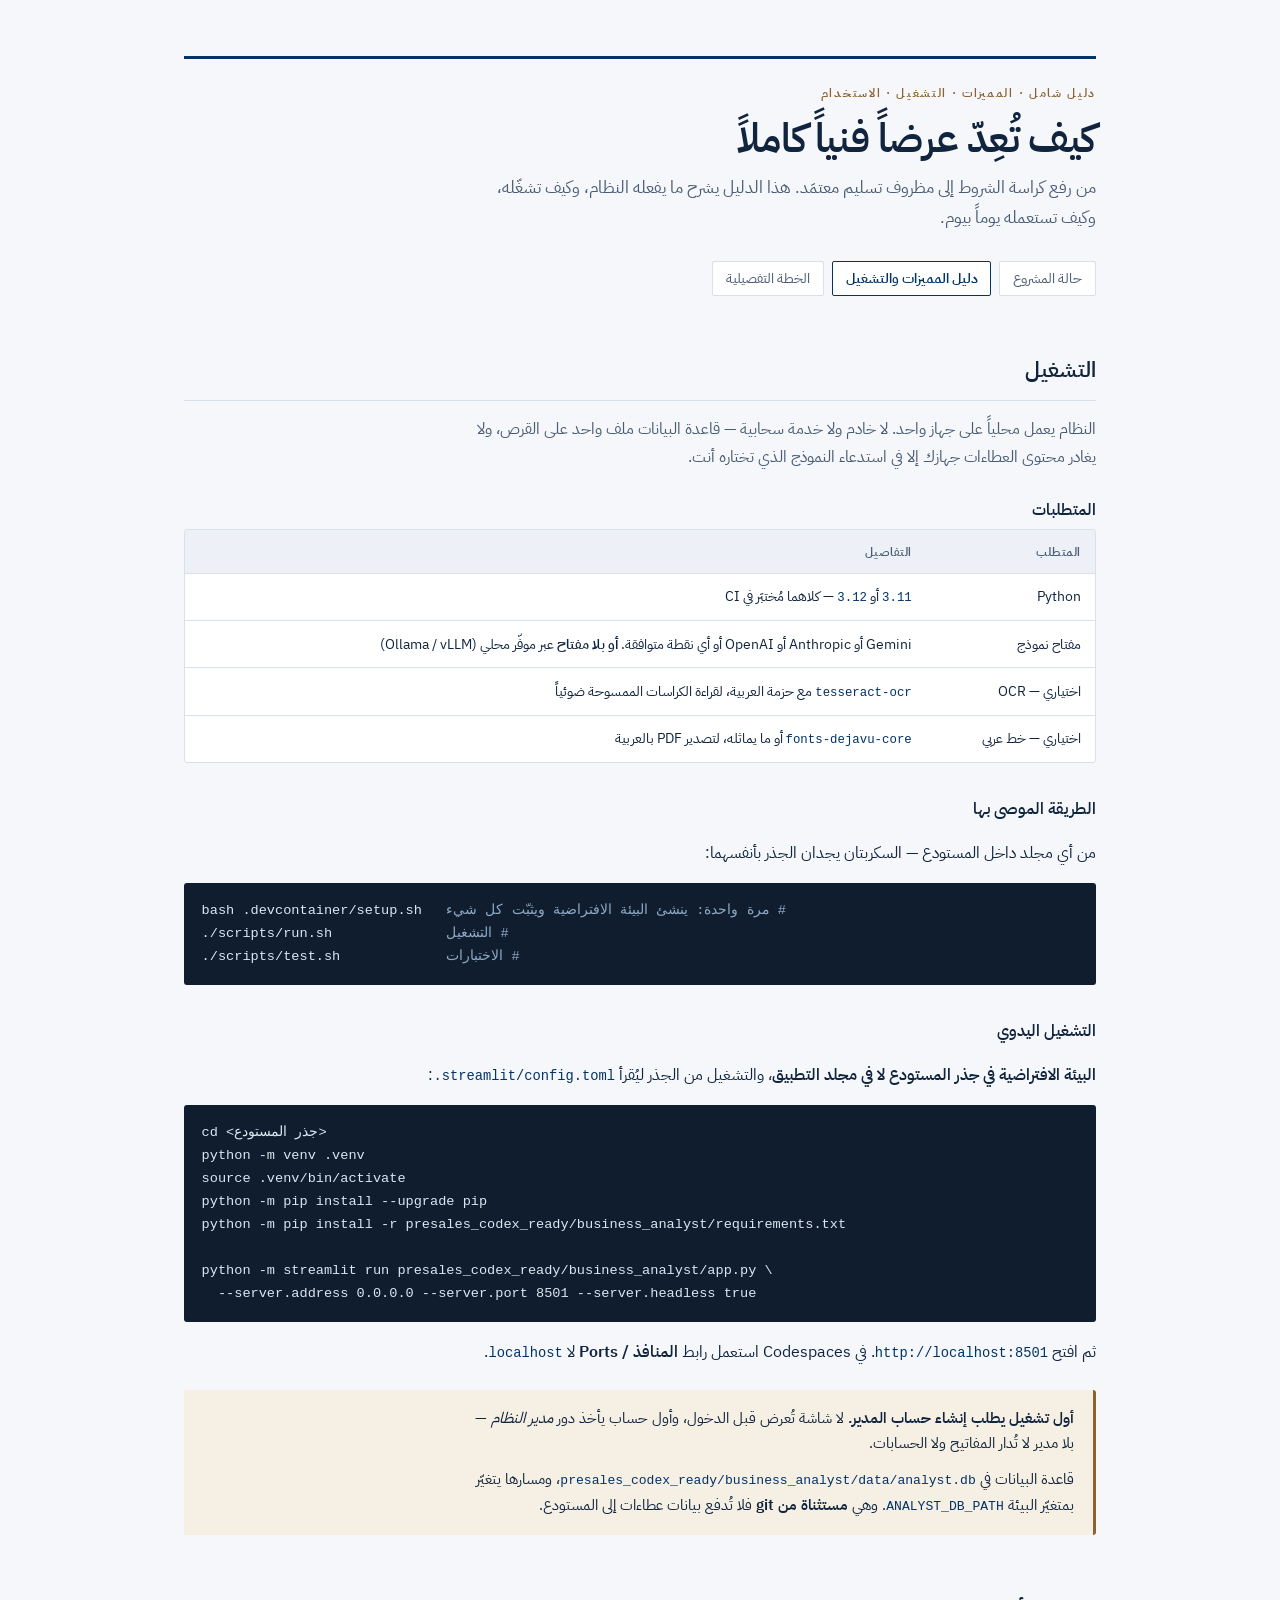
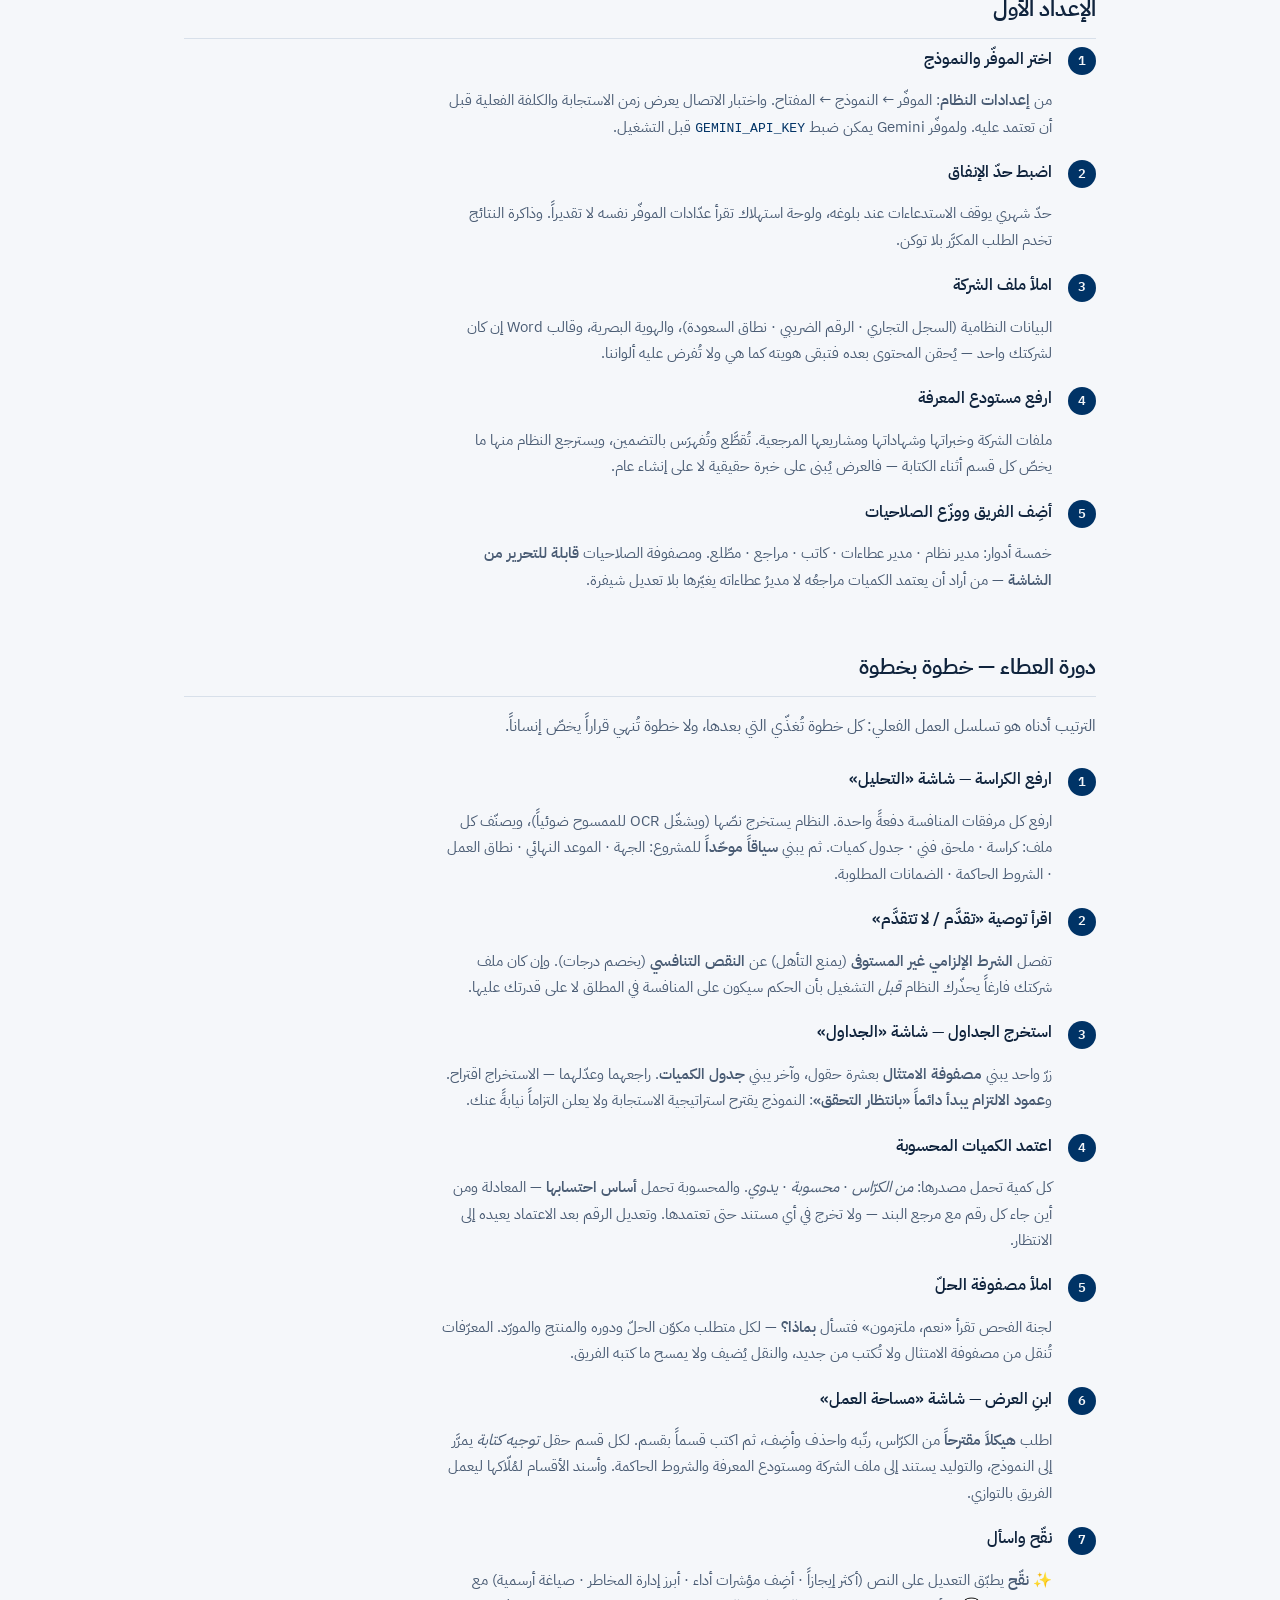
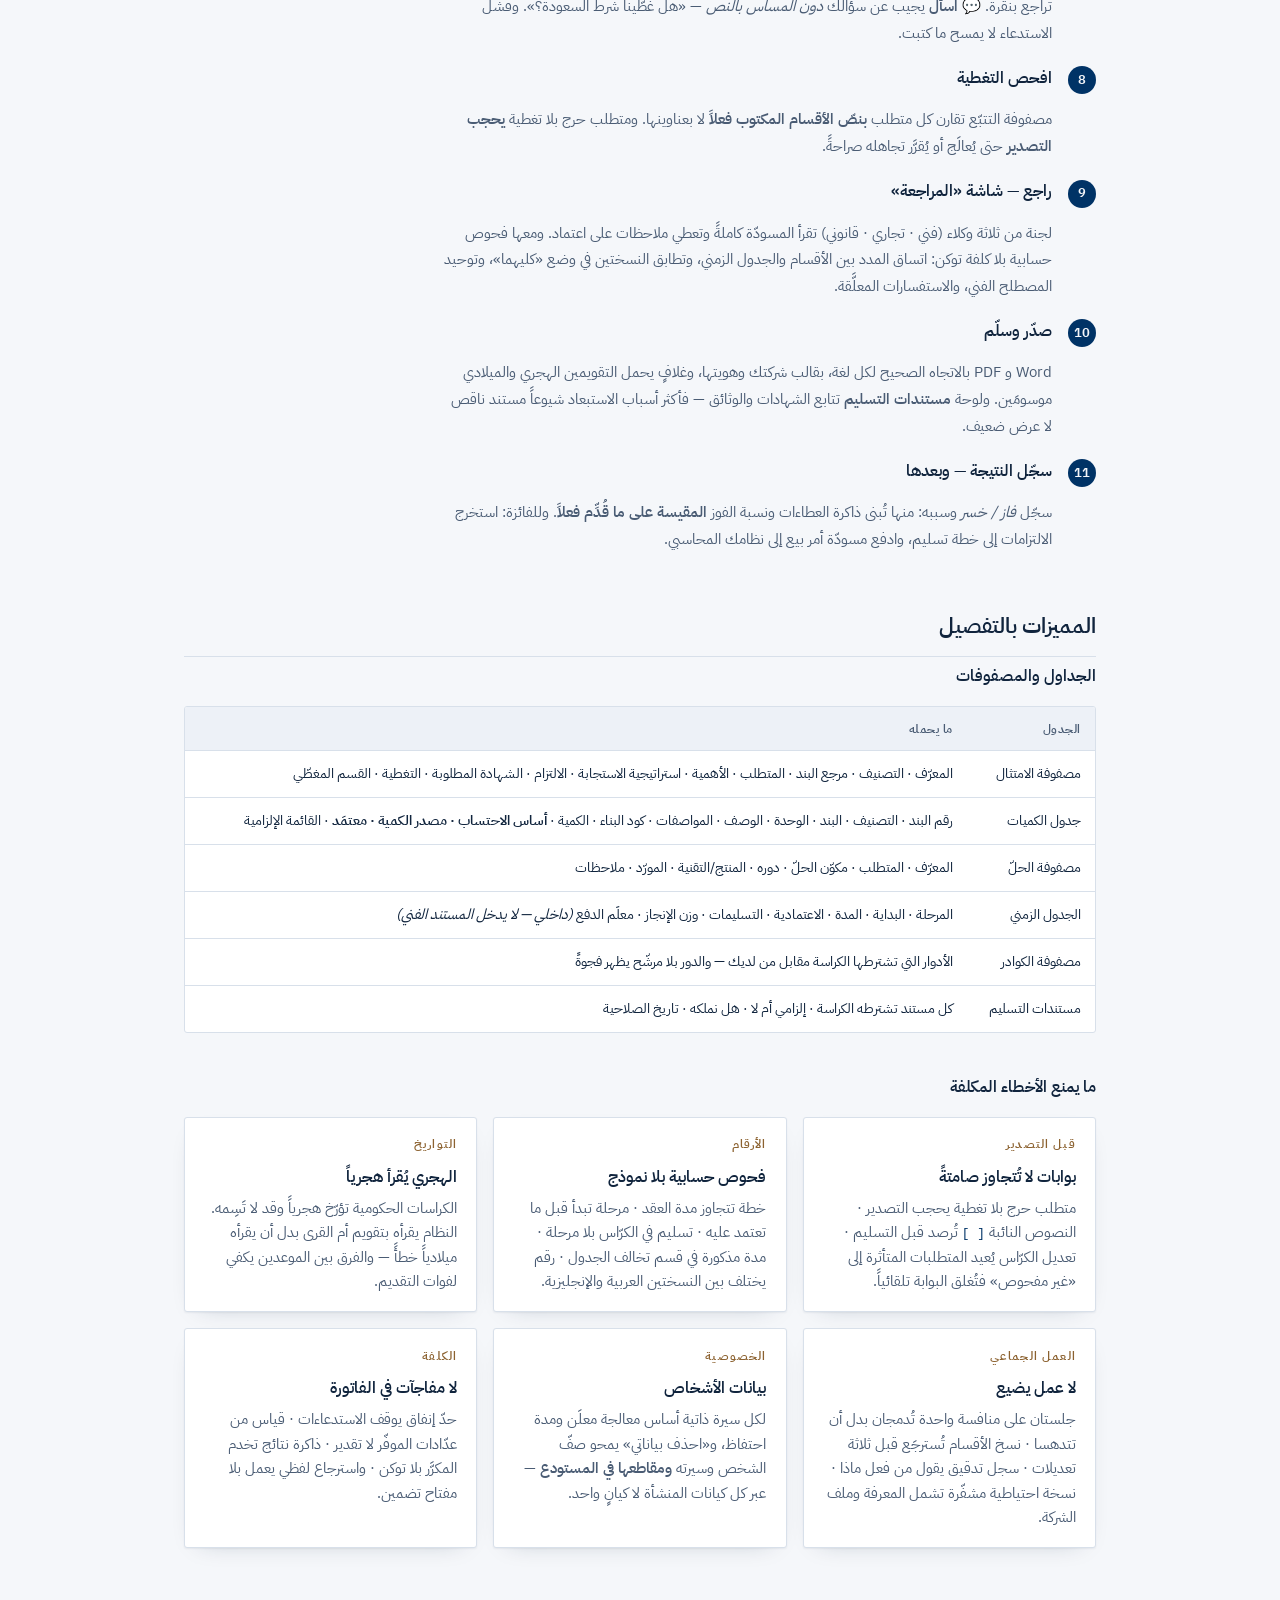
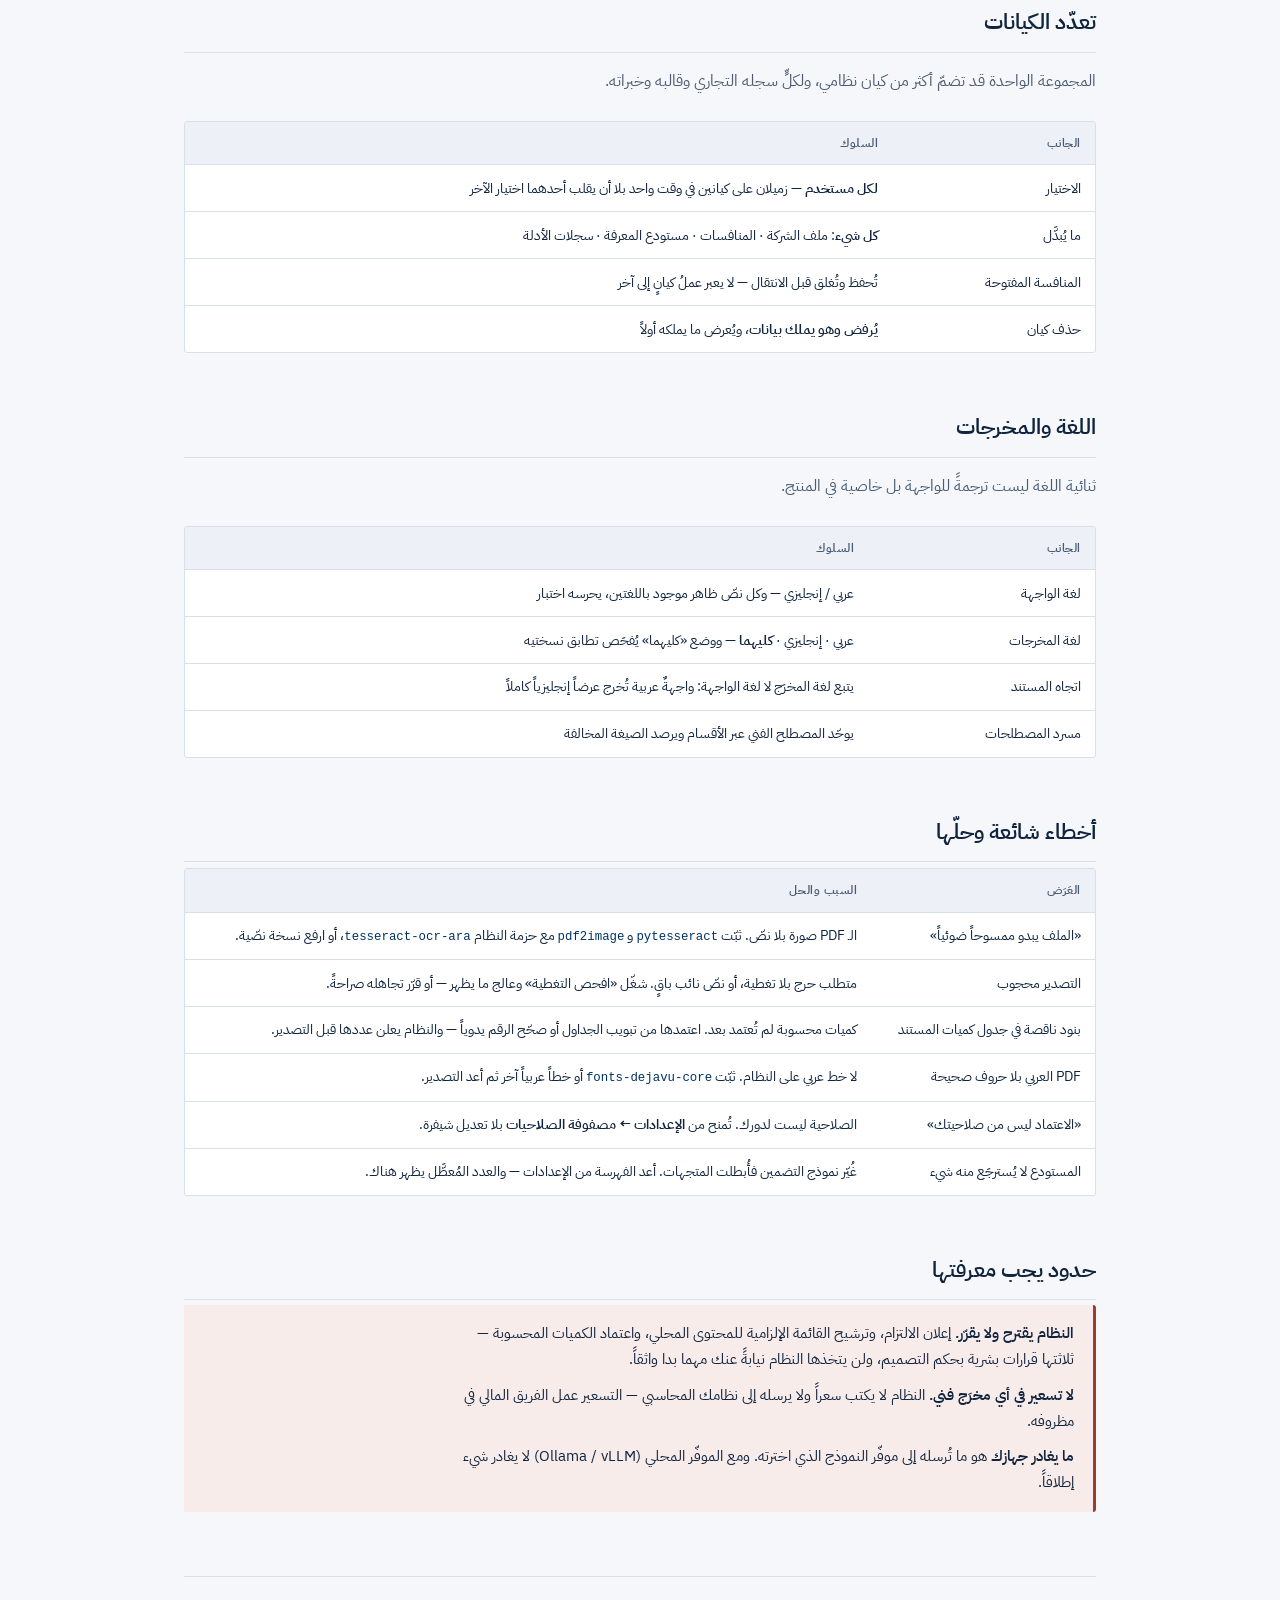
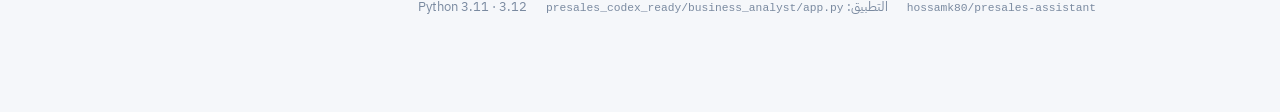
==== docs/guide.html @ a74b7938 "تقريرا المشروع بصيغة HTML + ملخّص الحالة في README - `docs/status.html` — حالة المشروع: المؤشرات · ا" ====
<!DOCTYPE html>
<html lang="ar" dir="rtl">
<head>
<meta charset="utf-8">
<meta name="viewport" content="width=device-width, initial-scale=1">
<title>دليل المميزات والتشغيل · محلل متطلبات الأعمال الذكي</title>
<link rel="stylesheet" href="assets/report.css">
</head>
<body>
<div class="wrap">

<header class="masthead">
  <div class="eyebrow">دليل شامل · المميزات · التشغيل · الاستخدام</div>
  <h1>كيف تُعِدّ عرضاً فنياً كاملاً</h1>
  <p class="dek">
    من رفع كراسة الشروط إلى مظروف تسليم معتمَد. هذا الدليل يشرح ما يفعله
    النظام، وكيف تشغّله، وكيف تستعمله يوماً بيوم.
  </p>
  <nav class="docnav">
    <a href="status.html">حالة المشروع</a>
    <a href="guide.html" aria-current="page">دليل المميزات والتشغيل</a>
    <a href="PLAN.md">الخطة التفصيلية</a>
  </nav>
</header>

<!-- ═══════════════════ الجزء الأول: التشغيل ═══════════════════ -->

<section>
  <h2>التشغيل</h2>
  <p class="lede">
    النظام يعمل محلياً على جهاز واحد. لا خادم ولا خدمة سحابية — قاعدة البيانات
    ملف واحد على القرص، ولا يغادر محتوى العطاءات جهازك إلا في استدعاء النموذج
    الذي تختاره أنت.
  </p>

  <h3>المتطلبات</h3>
  <div class="scroll">
    <table>
      <thead><tr><th>المتطلب</th><th>التفاصيل</th></tr></thead>
      <tbody>
        <tr><td>Python</td><td><code>3.11</code> أو <code>3.12</code> — كلاهما مُختبَر في CI</td></tr>
        <tr><td>مفتاح نموذج</td><td>Gemini أو Anthropic أو OpenAI أو أي نقطة متوافقة. <strong>أو بلا مفتاح</strong> عبر موفّر محلي (Ollama / vLLM)</td></tr>
        <tr><td>اختياري — OCR</td><td><code>tesseract-ocr</code> مع حزمة العربية، لقراءة الكراسات الممسوحة ضوئياً</td></tr>
        <tr><td>اختياري — خط عربي</td><td><code>fonts-dejavu-core</code> أو ما يماثله، لتصدير PDF بالعربية</td></tr>
      </tbody>
    </table>
  </div>

  <h3 style="margin-top:2rem;">الطريقة الموصى بها</h3>
  <p>من أي مجلد داخل المستودع — السكربتان يجدان الجذر بأنفسهما:</p>
  <pre><code>bash .devcontainer/setup.sh   <span class="c"># مرة واحدة: ينشئ البيئة الافتراضية ويثبّت كل شيء</span>
./scripts/run.sh              <span class="c"># التشغيل</span>
./scripts/test.sh             <span class="c"># الاختبارات</span></code></pre>

  <h3 style="margin-top:2rem;">التشغيل اليدوي</h3>
  <p>
    <strong>البيئة الافتراضية في جذر المستودع لا في مجلد التطبيق</strong>،
    والتشغيل من الجذر ليُقرأ <code>.streamlit/config.toml</code>:
  </p>
  <pre><code>cd &lt;جذر المستودع&gt;
python -m venv .venv
source .venv/bin/activate
python -m pip install --upgrade pip
python -m pip install -r presales_codex_ready/business_analyst/requirements.txt

python -m streamlit run presales_codex_ready/business_analyst/app.py \
  --server.address 0.0.0.0 --server.port 8501 --server.headless true</code></pre>
  <p>ثم افتح <code>http://localhost:8501</code>. في Codespaces استعمل رابط
  <strong>المنافذ / Ports</strong> لا <code>localhost</code>.</p>

  <div class="note" style="margin-top:1.5rem;">
    <p>
      <strong>أول تشغيل يطلب إنشاء حساب المدير.</strong> لا شاشة تُعرض قبل
      الدخول، وأول حساب يأخذ دور <em>مدير النظام</em> — بلا مدير لا تُدار
      المفاتيح ولا الحسابات.
    </p>
    <p>
      قاعدة البيانات في
      <code>presales_codex_ready/business_analyst/data/analyst.db</code>،
      ومسارها يتغيّر بمتغيّر البيئة <code>ANALYST_DB_PATH</code>. وهي
      <strong>مستثناة من git</strong> فلا تُدفع بيانات عطاءات إلى المستودع.
    </p>
  </div>
</section>

<section>
  <h2>الإعداد الأول</h2>
  <ol class="steps">
    <li>
      <div class="body">
        <h3>اختر الموفّر والنموذج</h3>
        <p>
          من <strong>إعدادات النظام</strong>: الموفّر ← النموذج ← المفتاح.
          واختبار الاتصال يعرض زمن الاستجابة والكلفة الفعلية قبل أن تعتمد
          عليه. ولموفّر Gemini يمكن ضبط <code>GEMINI_API_KEY</code> قبل التشغيل.
        </p>
      </div>
    </li>
    <li>
      <div class="body">
        <h3>اضبط حدّ الإنفاق</h3>
        <p>
          حدّ شهري يوقف الاستدعاءات عند بلوغه، ولوحة استهلاك تقرأ عدّادات
          الموفّر نفسه لا تقديراً. وذاكرة النتائج تخدم الطلب المكرَّر بلا توكن.
        </p>
      </div>
    </li>
    <li>
      <div class="body">
        <h3>املأ ملف الشركة</h3>
        <p>
          البيانات النظامية (السجل التجاري · الرقم الضريبي · نطاق السعودة)،
          والهوية البصرية، وقالب Word إن كان لشركتك واحد — يُحقن المحتوى بعده
          فتبقى هويته كما هي ولا تُفرض عليه ألواننا.
        </p>
      </div>
    </li>
    <li>
      <div class="body">
        <h3>ارفع مستودع المعرفة</h3>
        <p>
          ملفات الشركة وخبراتها وشهاداتها ومشاريعها المرجعية. تُقطَّع وتُفهرَس
          بالتضمين، ويسترجع النظام منها ما يخصّ كل قسم أثناء الكتابة — فالعرض
          يُبنى على خبرة حقيقية لا على إنشاء عام.
        </p>
      </div>
    </li>
    <li>
      <div class="body">
        <h3>أضِف الفريق ووزّع الصلاحيات</h3>
        <p>
          خمسة أدوار: مدير نظام · مدير عطاءات · كاتب · مراجع · مطّلع. ومصفوفة
          الصلاحيات <strong>قابلة للتحرير من الشاشة</strong> — من أراد أن
          يعتمد الكميات مراجعُه لا مديرُ عطاءاته يغيّرها بلا تعديل شيفرة.
        </p>
      </div>
    </li>
  </ol>
</section>

<!-- ═══════════════════ الجزء الثاني: الاستخدام ═══════════════════ -->

<section>
  <h2>دورة العطاء — خطوة بخطوة</h2>
  <p class="lede">
    الترتيب أدناه هو تسلسل العمل الفعلي: كل خطوة تُغذّي التي بعدها، ولا خطوة
    تُنهي قراراً يخصّ إنساناً.
  </p>

  <ol class="steps">
    <li>
      <div class="body">
        <h3>ارفع الكراسة — شاشة «التحليل»</h3>
        <p>
          ارفع كل مرفقات المنافسة دفعةً واحدة. النظام يستخرج نصّها (ويشغّل OCR
          للممسوح ضوئياً)، ويصنّف كل ملف: كراسة · ملحق فني · جدول كميات. ثم
          يبني <strong>سياقاً موحّداً</strong> للمشروع: الجهة · الموعد النهائي ·
          نطاق العمل · الشروط الحاكمة · الضمانات المطلوبة.
        </p>
      </div>
    </li>
    <li>
      <div class="body">
        <h3>اقرأ توصية «تقدَّم / لا تتقدَّم»</h3>
        <p>
          تفصل <strong>الشرط الإلزامي غير المستوفى</strong> (يمنع التأهل) عن
          <strong>النقص التنافسي</strong> (يخصم درجات). وإن كان ملف شركتك
          فارغاً يحذّرك النظام <em>قبل</em> التشغيل بأن الحكم سيكون على المنافسة
          في المطلق لا على قدرتك عليها.
        </p>
      </div>
    </li>
    <li>
      <div class="body">
        <h3>استخرج الجداول — شاشة «الجداول»</h3>
        <p>
          زرّ واحد يبني <strong>مصفوفة الامتثال</strong> بعشرة حقول، وآخر يبني
          <strong>جدول الكميات</strong>. راجعهما وعدّلهما — الاستخراج اقتراح.
          و<strong>عمود الالتزام يبدأ دائماً «بانتظار التحقق»</strong>: النموذج
          يقترح استراتيجية الاستجابة ولا يعلن التزاماً نيابةً عنك.
        </p>
      </div>
    </li>
    <li>
      <div class="body">
        <h3>اعتمد الكميات المحسوبة</h3>
        <p>
          كل كمية تحمل مصدرها: <em>من الكرّاس</em> · <em>محسوبة</em> ·
          <em>يدوي</em>. والمحسوبة تحمل <strong>أساس احتسابها</strong> —
          المعادلة ومن أين جاء كل رقم مع مرجع البند — ولا تخرج في أي مستند
          حتى تعتمدها. وتعديل الرقم بعد الاعتماد يعيده إلى الانتظار.
        </p>
      </div>
    </li>
    <li>
      <div class="body">
        <h3>املأ مصفوفة الحلّ</h3>
        <p>
          لجنة الفحص تقرأ «نعم، ملتزمون» فتسأل <strong>بماذا؟</strong> — لكل
          متطلب مكوّن الحلّ ودوره والمنتج والمورّد. المعرّفات تُنقل من مصفوفة
          الامتثال ولا تُكتب من جديد، والنقل يُضيف ولا يمسح ما كتبه الفريق.
        </p>
      </div>
    </li>
    <li>
      <div class="body">
        <h3>ابنِ العرض — شاشة «مساحة العمل»</h3>
        <p>
          اطلب <strong>هيكلاً مقترحاً</strong> من الكرّاس، رتّبه واحذف وأضِف،
          ثم اكتب قسماً بقسم. لكل قسم حقل <em>توجيه كتابة</em> يمرَّر إلى
          النموذج، والتوليد يستند إلى ملف الشركة ومستودع المعرفة والشروط
          الحاكمة. وأسند الأقسام لمُلّاكها ليعمل الفريق بالتوازي.
        </p>
      </div>
    </li>
    <li>
      <div class="body">
        <h3>نقّح واسأل</h3>
        <p>
          <strong>✨ نقّح</strong> يطبّق التعديل على النص (أكثر إيجازاً · أضِف
          مؤشرات أداء · أبرز إدارة المخاطر · صياغة أرسمية) مع تراجع بنقرة.
          <strong>💬 اسأل</strong> يجيب عن سؤالك <em>دون المساس بالنص</em> —
          «هل غطّينا شرط السعودة؟». وفشل الاستدعاء لا يمسح ما كتبت.
        </p>
      </div>
    </li>
    <li>
      <div class="body">
        <h3>افحص التغطية</h3>
        <p>
          مصفوفة التتبّع تقارن كل متطلب <strong>بنصّ الأقسام المكتوب فعلاً</strong>
          لا بعناوينها. ومتطلب حرج بلا تغطية <strong>يحجب التصدير</strong> حتى
          يُعالَج أو يُقرَّر تجاهله صراحةً.
        </p>
      </div>
    </li>
    <li>
      <div class="body">
        <h3>راجع — شاشة «المراجعة»</h3>
        <p>
          لجنة من ثلاثة وكلاء (فني · تجاري · قانوني) تقرأ المسودّة كاملةً
          وتعطي ملاحظات على اعتماد. ومعها فحوص حسابية بلا كلفة توكن: اتساق
          المدد بين الأقسام والجدول الزمني، وتطابق النسختين في وضع «كليهما»،
          وتوحيد المصطلح الفني، والاستفسارات المعلَّقة.
        </p>
      </div>
    </li>
    <li>
      <div class="body">
        <h3>صدّر وسلّم</h3>
        <p>
          Word و PDF بالاتجاه الصحيح لكل لغة، بقالب شركتك وهويتها، وغلافٍ
          يحمل التقويمين الهجري والميلادي موسومَين. ولوحة <strong>مستندات
          التسليم</strong> تتابع الشهادات والوثائق — فأكثر أسباب الاستبعاد
          شيوعاً مستند ناقص لا عرض ضعيف.
        </p>
      </div>
    </li>
    <li>
      <div class="body">
        <h3>سجّل النتيجة — وبعدها</h3>
        <p>
          سجّل <em>فاز / خسر</em> وسببه: منها تُبنى ذاكرة العطاءات ونسبة الفوز
          <strong>المقيسة على ما قُدِّم فعلاً</strong>. وللفائزة: استخرج
          الالتزامات إلى خطة تسليم، وادفع مسودّة أمر بيع إلى نظامك المحاسبي.
        </p>
      </div>
    </li>
  </ol>
</section>

<!-- ═══════════════════ الجزء الثالث: المميزات ═══════════════════ -->

<section>
  <h2>المميزات بالتفصيل</h2>

  <h3 style="margin-bottom:1rem;">الجداول والمصفوفات</h3>
  <div class="scroll">
    <table>
      <thead><tr><th>الجدول</th><th>ما يحمله</th></tr></thead>
      <tbody>
        <tr>
          <td>مصفوفة الامتثال</td>
          <td>المعرّف · التصنيف · مرجع البند · المتطلب · الأهمية · استراتيجية الاستجابة · الالتزام · الشهادة المطلوبة · التغطية · القسم المغطّي</td>
        </tr>
        <tr>
          <td>جدول الكميات</td>
          <td>رقم البند · التصنيف · البند · الوحدة · الوصف · المواصفات · كود البناء · الكمية · <strong>أساس الاحتساب · مصدر الكمية · معتمَد</strong> · القائمة الإلزامية</td>
        </tr>
        <tr>
          <td>مصفوفة الحلّ</td>
          <td>المعرّف · المتطلب · مكوّن الحلّ · دوره · المنتج/التقنية · المورّد · ملاحظات</td>
        </tr>
        <tr>
          <td>الجدول الزمني</td>
          <td>المرحلة · البداية · المدة · الاعتمادية · التسليمات · وزن الإنجاز · معلَم الدفع <em>(داخلي — لا يدخل المستند الفني)</em></td>
        </tr>
        <tr>
          <td>مصفوفة الكوادر</td>
          <td>الأدوار التي تشترطها الكراسة مقابل من لديك — والدور بلا مرشّح يظهر فجوةً</td>
        </tr>
        <tr>
          <td>مستندات التسليم</td>
          <td>كل مستند تشترطه الكراسة · إلزامي أم لا · هل نملكه · تاريخ الصلاحية</td>
        </tr>
      </tbody>
    </table>
  </div>

  <h3 style="margin:2.5rem 0 1rem;">ما يمنع الأخطاء المكلفة</h3>
  <div class="cards">
    <div class="card">
      <span class="tag">قبل التصدير</span>
      <h3>بوابات لا تُتجاوز صامتةً</h3>
      <p>
        متطلب حرج بلا تغطية يحجب التصدير · النصوص النائبة <code>[ ]</code>
        تُرصد قبل التسليم · تعديل الكرّاس يُعيد المتطلبات المتأثرة إلى «غير
        مفحوص» فتُغلق البوابة تلقائياً.
      </p>
    </div>
    <div class="card">
      <span class="tag">الأرقام</span>
      <h3>فحوص حسابية بلا نموذج</h3>
      <p>
        خطة تتجاوز مدة العقد · مرحلة تبدأ قبل ما تعتمد عليه · تسليم في الكرّاس
        بلا مرحلة · مدة مذكورة في قسم تخالف الجدول · رقم يختلف بين النسختين
        العربية والإنجليزية.
      </p>
    </div>
    <div class="card">
      <span class="tag">التواريخ</span>
      <h3>الهجري يُقرأ هجرياً</h3>
      <p>
        الكراسات الحكومية تؤرّخ هجرياً وقد لا تَسِمه. النظام يقرأه بتقويم أم
        القرى بدل أن يقرأه ميلادياً خطأً — والفرق بين الموعدين يكفي لفوات
        التقديم.
      </p>
    </div>
    <div class="card">
      <span class="tag">العمل الجماعي</span>
      <h3>لا عمل يضيع</h3>
      <p>
        جلستان على منافسة واحدة تُدمجان بدل أن تتدهسا · نسخ الأقسام تُسترجَع
        قبل ثلاثة تعديلات · سجل تدقيق يقول من فعل ماذا · نسخة احتياطية مشفّرة
        تشمل المعرفة وملف الشركة.
      </p>
    </div>
    <div class="card">
      <span class="tag">الخصوصية</span>
      <h3>بيانات الأشخاص</h3>
      <p>
        لكل سيرة ذاتية أساس معالجة معلَن ومدة احتفاظ، و«احذف بياناتي» يمحو
        صفّ الشخص وسيرته <strong>ومقاطعها في المستودع</strong> — عبر كل
        كيانات المنشأة لا كيانٍ واحد.
      </p>
    </div>
    <div class="card">
      <span class="tag">الكلفة</span>
      <h3>لا مفاجآت في الفاتورة</h3>
      <p>
        حدّ إنفاق يوقف الاستدعاءات · قياس من عدّادات الموفّر لا تقدير · ذاكرة
        نتائج تخدم المكرَّر بلا توكن · واسترجاع لفظي يعمل بلا مفتاح تضمين.
      </p>
    </div>
  </div>
</section>

<section>
  <h2>تعدّد الكيانات</h2>
  <p class="lede">
    المجموعة الواحدة قد تضمّ أكثر من كيان نظامي، ولكلٍّ سجله التجاري وقالبه
    وخبراته.
  </p>
  <div class="scroll">
    <table>
      <thead><tr><th>الجانب</th><th>السلوك</th></tr></thead>
      <tbody>
        <tr><td>الاختيار</td><td><strong>لكل مستخدم</strong> — زميلان على كيانين في وقت واحد بلا أن يقلب أحدهما اختيار الآخر</td></tr>
        <tr><td>ما يُبدَّل</td><td><strong>كل شيء</strong>: ملف الشركة · المنافسات · مستودع المعرفة · سجلات الأدلة</td></tr>
        <tr><td>المنافسة المفتوحة</td><td>تُحفظ وتُغلق قبل الانتقال — لا يعبر عملُ كيانٍ إلى آخر</td></tr>
        <tr><td>حذف كيان</td><td><strong>يُرفض وهو يملك بيانات</strong>، ويُعرض ما يملكه أولاً</td></tr>
      </tbody>
    </table>
  </div>
</section>

<section>
  <h2>اللغة والمخرجات</h2>
  <p class="lede">
    ثنائية اللغة ليست ترجمةً للواجهة بل خاصية في المنتج.
  </p>
  <div class="scroll">
    <table>
      <thead><tr><th>الجانب</th><th>السلوك</th></tr></thead>
      <tbody>
        <tr><td>لغة الواجهة</td><td>عربي / إنجليزي — وكل نصّ ظاهر موجود باللغتين، يحرسه اختبار</td></tr>
        <tr><td>لغة المخرجات</td><td>عربي · إنجليزي · <strong>كليهما</strong> — ووضع «كليهما» يُفحَص تطابق نسختيه</td></tr>
        <tr><td>اتجاه المستند</td><td>يتبع لغة المخرَج لا لغة الواجهة: واجهةٌ عربية تُخرج عرضاً إنجليزياً كاملاً</td></tr>
        <tr><td>مسرد المصطلحات</td><td>يوحّد المصطلح الفني عبر الأقسام ويرصد الصيغة المخالفة</td></tr>
      </tbody>
    </table>
  </div>
</section>

<section>
  <h2>أخطاء شائعة وحلّها</h2>
  <div class="scroll">
    <table>
      <thead><tr><th>العَرَض</th><th>السبب والحل</th></tr></thead>
      <tbody>
        <tr>
          <td>«الملف يبدو ممسوحاً ضوئياً»</td>
          <td>الـ PDF صورة بلا نصّ. ثبّت <code>pytesseract</code> و <code>pdf2image</code> مع حزمة النظام <code>tesseract-ocr-ara</code>، أو ارفع نسخة نصّية.</td>
        </tr>
        <tr>
          <td>التصدير محجوب</td>
          <td>متطلب حرج بلا تغطية، أو نصّ نائب باقٍ. شغّل «افحص التغطية» وعالج ما يظهر — أو قرّر تجاهله صراحةً.</td>
        </tr>
        <tr>
          <td>بنود ناقصة في جدول كميات المستند</td>
          <td>كميات محسوبة لم تُعتمد بعد. اعتمدها من تبويب الجداول أو صحّح الرقم يدوياً — والنظام يعلن عددها قبل التصدير.</td>
        </tr>
        <tr>
          <td>PDF العربي بلا حروف صحيحة</td>
          <td>لا خط عربي على النظام. ثبّت <code>fonts-dejavu-core</code> أو خطاً عربياً آخر ثم أعد التصدير.</td>
        </tr>
        <tr>
          <td>«الاعتماد ليس من صلاحيتك»</td>
          <td>الصلاحية ليست لدورك. تُمنح من <strong>الإعدادات ← مصفوفة الصلاحيات</strong> بلا تعديل شيفرة.</td>
        </tr>
        <tr>
          <td>المستودع لا يُسترجَع منه شيء</td>
          <td>غُيّر نموذج التضمين فأُبطلت المتجهات. أعد الفهرسة من الإعدادات — والعدد المُعطَّل يظهر هناك.</td>
        </tr>
      </tbody>
    </table>
  </div>
</section>

<section>
  <h2>حدود يجب معرفتها</h2>
  <div class="warn">
    <p>
      <strong>النظام يقترح ولا يقرّر.</strong> إعلان الالتزام، وترشيح القائمة
      الإلزامية للمحتوى المحلي، واعتماد الكميات المحسوبة — ثلاثتها قرارات
      بشرية بحكم التصميم، ولن يتخذها النظام نيابةً عنك مهما بدا واثقاً.
    </p>
    <p>
      <strong>لا تسعير في أي مخرَج فني.</strong> النظام لا يكتب سعراً ولا
      يرسله إلى نظامك المحاسبي — التسعير عمل الفريق المالي في مظروفه.
    </p>
    <p>
      <strong>ما يغادر جهازك</strong> هو ما تُرسله إلى موفّر النموذج الذي
      اخترته. ومع الموفّر المحلي (Ollama / vLLM) لا يغادر شيء إطلاقاً.
    </p>
  </div>
</section>

<footer>
  <span><span class="mono">hossamk80/presales-assistant</span></span>
  <span>التطبيق: <span class="mono">presales_codex_ready/business_analyst/app.py</span></span>
  <span>Python 3.11 · 3.12</span>
</footer>

</div>
</body>
</html>
---- docs/assets/report.css ----
/*
 * docs/assets/report.css — هوية تقارير المشروع (HTML)
 *
 * ملف واحد يخدم `status.html` و `guide.html` — لا نسخة ثانية من الأنماط.
 *
 * الخطّ **مُضمَّن في المستودع** ويُقرأ بمسار نسبي من `static/fonts/`، فالتقرير
 * يعمل معزولاً عن الإنترنت كما تعمل واجهة التطبيق (ب-1). وإن فُتح الملف وحده
 * خارج المستودع يسقط إلى خطوط النظام بلا كسر — تدهورٌ لطيف لا عطل.
 *
 * الألوان مشتقّة من هوية التطبيق نفسها: `BRAND_COLOR = #003366`.
 */

@font-face{
  font-family:'Plex Arabic';font-style:normal;font-weight:400;font-display:swap;
  src:url("../../presales_codex_ready/business_analyst/static/fonts/IBMPlexSansArabic-Regular.woff2") format('woff2');
}
@font-face{
  font-family:'Plex Arabic';font-style:normal;font-weight:600;font-display:swap;
  src:url("../../presales_codex_ready/business_analyst/static/fonts/IBMPlexSansArabic-SemiBold.woff2") format('woff2');
}

/* ── الرموز ───────────────────────────────────────────────────────────────
 * الفاتح على `:root` المجرّد، والداكن يُعاد تعريفه مرتين: مرةً لتفضيل النظام
 * (محروسةً بـ `:not([data-theme="light"])` فيغلب الاختيار الصريح)، ومرةً
 * للاختيار الصريح. ولا لون يُعرَّف داخل كتلة وسائط وحدها.
 */
:root{
  --brand:#003366;
  --ink:#10243D;
  --ink-soft:#4A5C74;
  --ink-faint:#7A8AA0;
  --paper:#F5F7FA;
  --surface:#FFFFFF;
  --surface-sunk:#EDF1F7;
  --border:#D8E0EA;
  --brass:#8C6230;
  --brass-wash:#F6EFE4;
  --done:#1E6B4F;
  --done-wash:#E6F1EC;
  --guard:#9C3B2E;
  --guard-wash:#F8ECEA;
  --code-bg:#0F1D2E;
  --code-ink:#DCE6F2;
  --shadow:0 1px 2px rgba(16,36,61,.06), 0 8px 24px -16px rgba(16,36,61,.28);
}
@media (prefers-color-scheme: dark){
  :root:not([data-theme="light"]){
    --brand:#6FA8DC;
    --ink:#DFE7F0;
    --ink-soft:#A2B2C6;
    --ink-faint:#75879E;
    --paper:#0B1420;
    --surface:#121D2C;
    --surface-sunk:#0E1826;
    --border:#22334A;
    --brass:#C89B62;
    --brass-wash:#221A10;
    --done:#4FA47F;
    --done-wash:#0F2119;
    --guard:#D0705F;
    --guard-wash:#241412;
    --code-bg:#070E18;
    --code-ink:#C7D6E8;
    --shadow:0 1px 2px rgba(0,0,0,.4), 0 8px 24px -16px rgba(0,0,0,.8);
  }
}
:root[data-theme="dark"]{
  --brand:#6FA8DC;
  --ink:#DFE7F0;
  --ink-soft:#A2B2C6;
  --ink-faint:#75879E;
  --paper:#0B1420;
  --surface:#121D2C;
  --surface-sunk:#0E1826;
  --border:#22334A;
  --brass:#C89B62;
  --brass-wash:#221A10;
  --done:#4FA47F;
  --done-wash:#0F2119;
  --guard:#D0705F;
  --guard-wash:#241412;
  --code-bg:#070E18;
  --code-ink:#C7D6E8;
  --shadow:0 1px 2px rgba(0,0,0,.4), 0 8px 24px -16px rgba(0,0,0,.8);
}

*{box-sizing:border-box;}
html{color-scheme:light dark;}
body{
  margin:0;
  background:var(--paper);
  color:var(--ink);
  font-family:'Plex Arabic', system-ui, "Segoe UI", Tahoma, sans-serif;
  font-size:16px;
  line-height:1.75;
  direction:rtl;
  text-align:right;
  -webkit-font-smoothing:antialiased;
}
.wrap{max-width:60rem;margin:0 auto;padding:3.5rem 1.5rem 6rem;}
section{margin-top:3.5rem;}

/* ── الترويسة ─────────────────────────────────────────── */
.masthead{border-top:3px solid var(--brand);padding-top:1.5rem;
  display:flex;flex-direction:column;gap:.6rem;}
.eyebrow{font-size:.75rem;letter-spacing:.14em;text-transform:uppercase;
  color:var(--brass);font-weight:600;}
h1{font-size:clamp(1.7rem,4.2vw,2.5rem);line-height:1.25;margin:0;
  font-weight:600;text-wrap:balance;letter-spacing:-.01em;}
.dek{color:var(--ink-soft);max-width:62ch;margin:0;font-size:1.05rem;}
.stamp{display:inline-flex;align-items:center;gap:.5rem;align-self:flex-start;
  margin-top:.4rem;padding:.35rem .8rem;border:1px solid var(--done);
  border-radius:2px;color:var(--done);background:var(--done-wash);
  font-size:.82rem;font-weight:600;letter-spacing:.02em;}
.stamp::before{content:"";width:.5rem;height:.5rem;border-radius:50%;background:var(--done);}

/* ── التنقّل بين التقريرين ────────────────────────────── */
.docnav{display:flex;flex-wrap:wrap;gap:.5rem;margin-top:1.2rem;}
.docnav a{
  font-size:.85rem;text-decoration:none;padding:.3rem .8rem;border-radius:2px;
  border:1px solid var(--border);background:var(--surface);color:var(--ink-soft);
}
.docnav a[aria-current="page"]{border-color:var(--brand);color:var(--brand);font-weight:600;}
.docnav a:hover{border-color:var(--brand);color:var(--brand);}

/* ── شريط المؤشرات ────────────────────────────────────── */
.metrics{margin-top:2.5rem;display:grid;
  grid-template-columns:repeat(auto-fit,minmax(8.5rem,1fr));
  gap:1px;background:var(--border);border:1px solid var(--border);
  border-radius:3px;overflow:hidden;}
.metric{background:var(--surface);padding:1rem 1.1rem;}
.metric b{display:block;font-size:1.6rem;font-weight:600;line-height:1.2;
  font-variant-numeric:tabular-nums;letter-spacing:-.02em;}
.metric span{display:block;font-size:.78rem;color:var(--ink-faint);margin-top:.2rem;}

/* ── العناوين ─────────────────────────────────────────── */
h2{font-size:1.35rem;font-weight:600;margin:0 0 .35rem;padding-bottom:.6rem;
  border-bottom:1px solid var(--border);text-wrap:balance;}
h3{font-size:1rem;font-weight:600;margin:0 0 .3rem;}
.lede{color:var(--ink-soft);margin:.9rem 0 1.6rem;max-width:64ch;}
p{max-width:68ch;}

/* ── البطاقات ─────────────────────────────────────────── */
.cards{display:grid;grid-template-columns:repeat(auto-fit,minmax(16rem,1fr));gap:1rem;}
.card{background:var(--surface);border:1px solid var(--border);border-radius:3px;
  padding:1.1rem 1.2rem;box-shadow:var(--shadow);}
.card p{margin:.25rem 0 0;color:var(--ink-soft);font-size:.93rem;line-height:1.65;max-width:none;}
.card .tag{font-size:.72rem;color:var(--brass);font-weight:600;
  letter-spacing:.1em;text-transform:uppercase;display:block;margin-bottom:.45rem;}

/* ── لوحة القواعد الثابتة ─────────────────────────────── */
.rules{background:var(--brass-wash);border:1px solid var(--brass);
  border-radius:3px;padding:1.6rem 1.5rem;}
.rules .plate{font-size:.72rem;letter-spacing:.18em;text-transform:uppercase;
  color:var(--brass);font-weight:600;margin:0 0 1rem;max-width:none;
  display:flex;align-items:center;gap:.7rem;}
.rules .plate::after{content:"";flex:1;height:1px;background:var(--brass);opacity:.35;}
.rules ol{margin:0;padding:0;list-style:none;display:grid;gap:1rem;}
.rules li{display:grid;grid-template-columns:auto 1fr;gap:.9rem;align-items:start;}
.rules .mark{width:1.5rem;height:1.5rem;flex:none;margin-top:.2rem;
  border:1px solid var(--brass);border-radius:50%;display:grid;place-items:center;
  font-size:.75rem;font-weight:600;color:var(--brass);font-variant-numeric:tabular-nums;}
.rules strong{display:block;font-weight:600;}
.rules em{display:block;font-style:normal;color:var(--ink-soft);
  font-size:.92rem;line-height:1.6;}

/* ── الجداول ──────────────────────────────────────────── */
.scroll{overflow-x:auto;border:1px solid var(--border);border-radius:3px;
  background:var(--surface);}
table{border-collapse:collapse;width:100%;font-size:.9rem;min-width:34rem;}
th,td{padding:.65rem .9rem;text-align:right;border-bottom:1px solid var(--border);
  vertical-align:top;}
th{background:var(--surface-sunk);font-weight:600;font-size:.78rem;
  letter-spacing:.04em;color:var(--ink-soft);white-space:nowrap;}
tbody tr:last-child td{border-bottom:none;}
td.n{font-variant-numeric:tabular-nums;white-space:nowrap;}
code,.mono{font-family:ui-monospace,"SF Mono",Menlo,Consolas,monospace;
  font-size:.86em;direction:ltr;display:inline-block;color:var(--brand);}

/* ── كتل الأوامر ──────────────────────────────────────── */
pre{background:var(--code-bg);color:var(--code-ink);border-radius:3px;
  padding:1rem 1.1rem;overflow-x:auto;direction:ltr;text-align:left;
  font-size:.85rem;line-height:1.7;margin:0;
  font-family:ui-monospace,"SF Mono",Menlo,Consolas,monospace;}
pre code{color:inherit;font-size:1em;display:block;}
/* التعليق العربي داخل أمرٍ لاتيني: `isolate` تجعله كتلةً واحدة في تدفّق
 * السطر اللاتيني، فيبقى **بعد** الأمر. بدونها يُعاد ترتيبه فيظهر قبله،
 * ويقرأ المستخدم الأمر مبتوراً أو ينسخه ناقصاً. */
pre .c{color:#8FA8C4;unicode-bidi:isolate;direction:rtl;}

/* ── الخطوات المرقّمة ─────────────────────────────────── */
.steps{display:grid;gap:1.1rem;counter-reset:step;list-style:none;margin:0;padding:0;}
.steps > li{display:grid;grid-template-columns:auto 1fr;gap:1rem;align-items:start;}
.steps > li::before{
  counter-increment:step;content:counter(step);
  width:1.75rem;height:1.75rem;border-radius:50%;
  background:var(--brand);color:var(--surface);
  display:grid;place-items:center;font-size:.8rem;font-weight:600;
  font-variant-numeric:tabular-nums;margin-top:.15rem;
}
:root[data-theme="dark"] .steps > li::before,
:root:not([data-theme="light"]) .steps > li::before{color:var(--paper);}
.steps .body{display:grid;gap:.6rem;min-width:0;}
.steps p{margin:0;color:var(--ink-soft);font-size:.95rem;}

/* ── سجلّ الحالة ──────────────────────────────────────── */
.ledger{display:grid;gap:.5rem;}
.row{display:grid;grid-template-columns:auto 1fr auto;gap:.9rem;align-items:baseline;
  padding:.7rem .9rem;background:var(--surface);border:1px solid var(--border);
  border-radius:3px;}
.row .id{font-variant-numeric:tabular-nums;font-weight:600;color:var(--brand);
  font-size:.85rem;white-space:nowrap;}
.row .what{color:var(--ink-soft);font-size:.93rem;}
.pill{font-size:.72rem;font-weight:600;padding:.15rem .55rem;border-radius:2px;
  white-space:nowrap;background:var(--done-wash);color:var(--done);
  border:1px solid var(--done);}

/* ── الملاحظات ────────────────────────────────────────── */
.note,.warn{border-inline-start:3px solid var(--brass);background:var(--brass-wash);
  padding:1rem 1.2rem;border-radius:0 3px 3px 0;}
.warn{border-inline-start-color:var(--guard);background:var(--guard-wash);}
.note p,.warn p{margin:0;font-size:.95rem;line-height:1.7;}
.note p + p,.warn p + p{margin-top:.6rem;}

footer{margin-top:4rem;padding-top:1.2rem;border-top:1px solid var(--border);
  color:var(--ink-faint);font-size:.82rem;display:flex;flex-wrap:wrap;gap:.4rem 1.2rem;}
footer .mono{color:var(--ink-faint);}
a{color:var(--brand);}
:focus-visible{outline:2px solid var(--brass);outline-offset:2px;}
@media (prefers-reduced-motion:reduce){*{animation:none !important;transition:none !important;}}
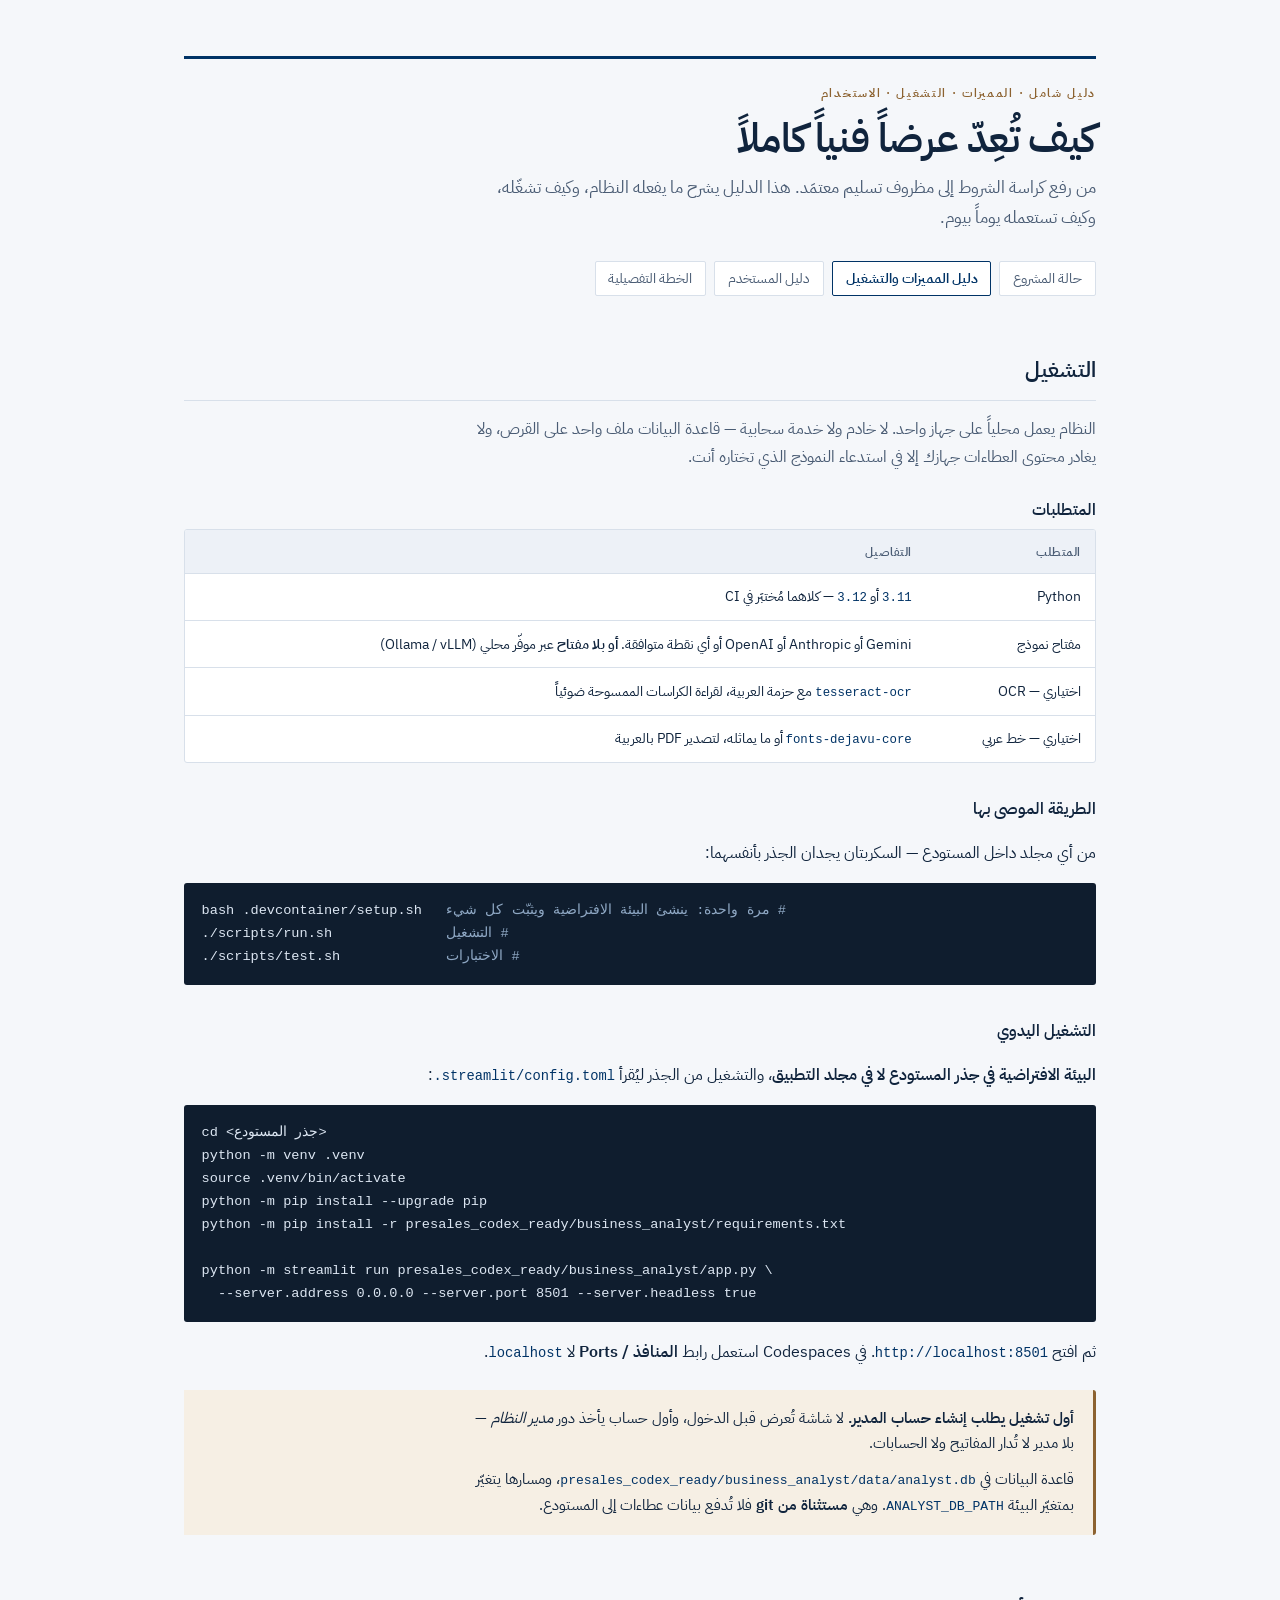
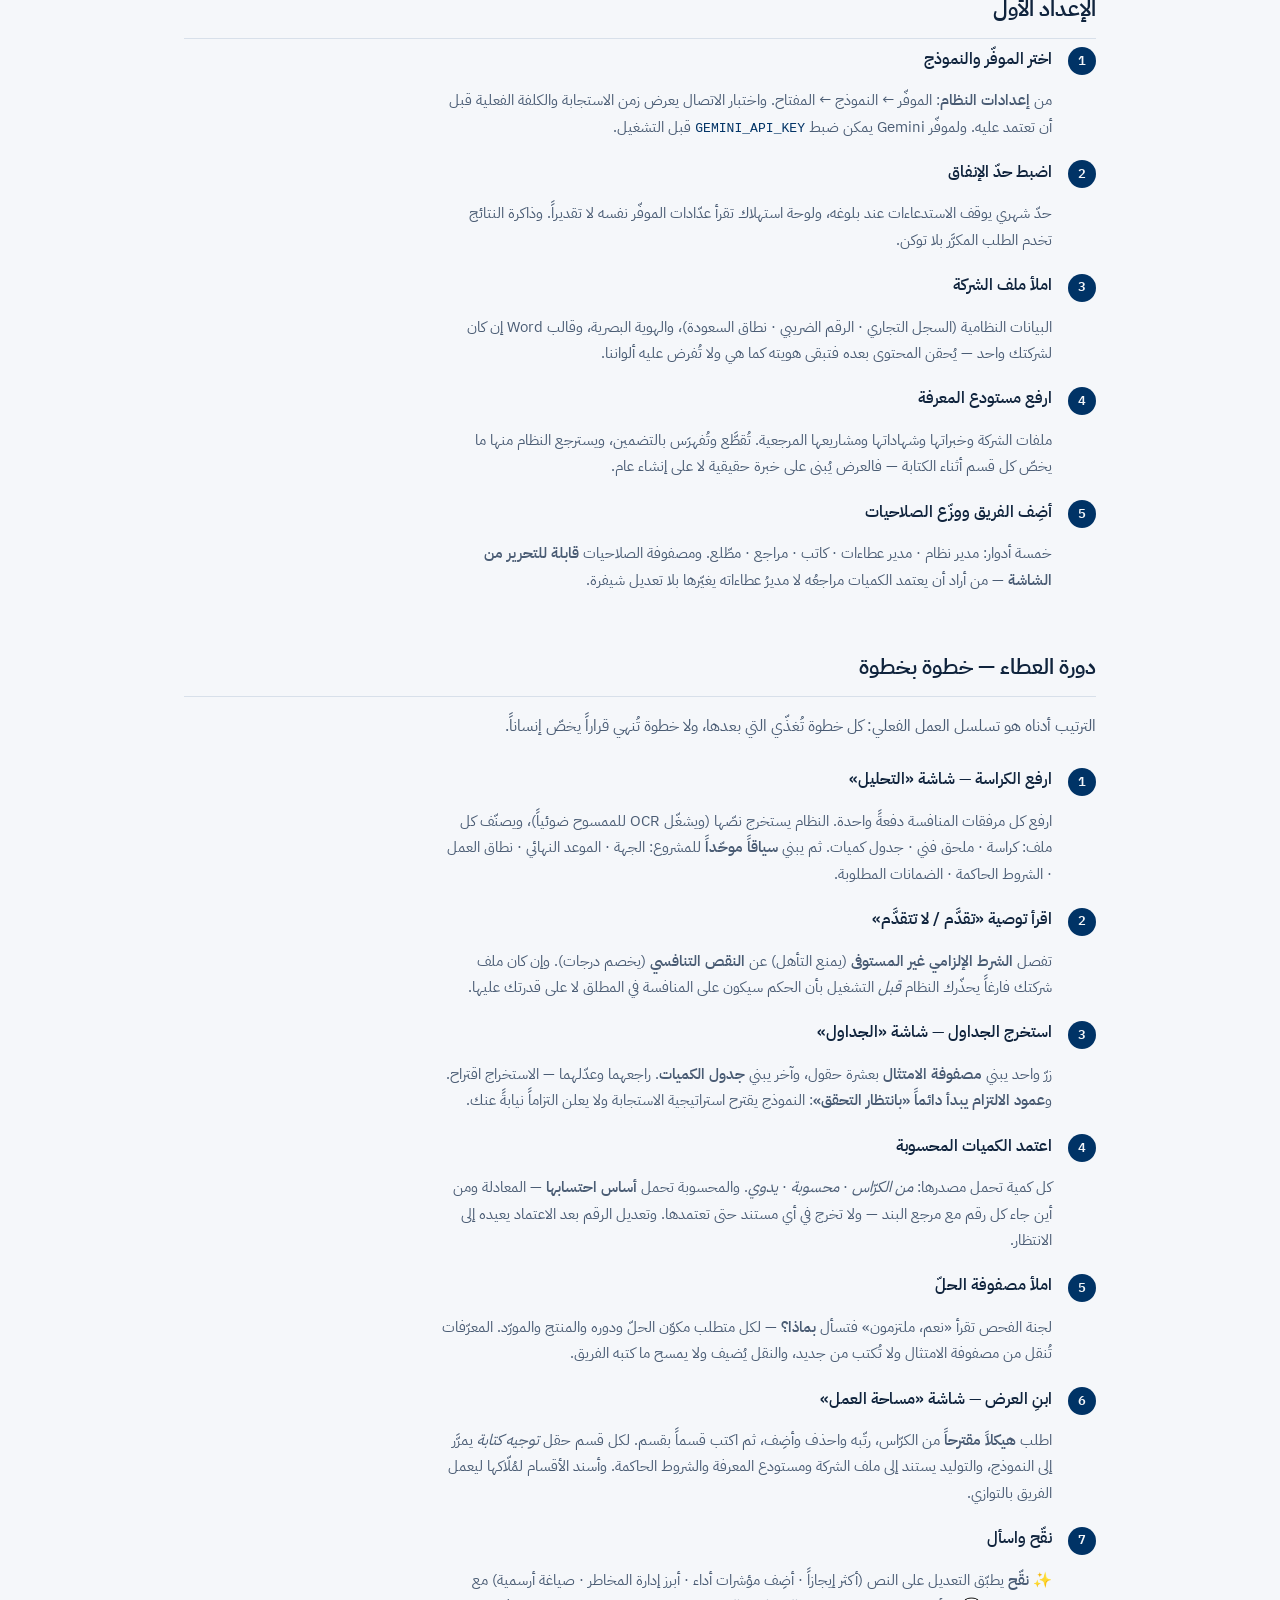
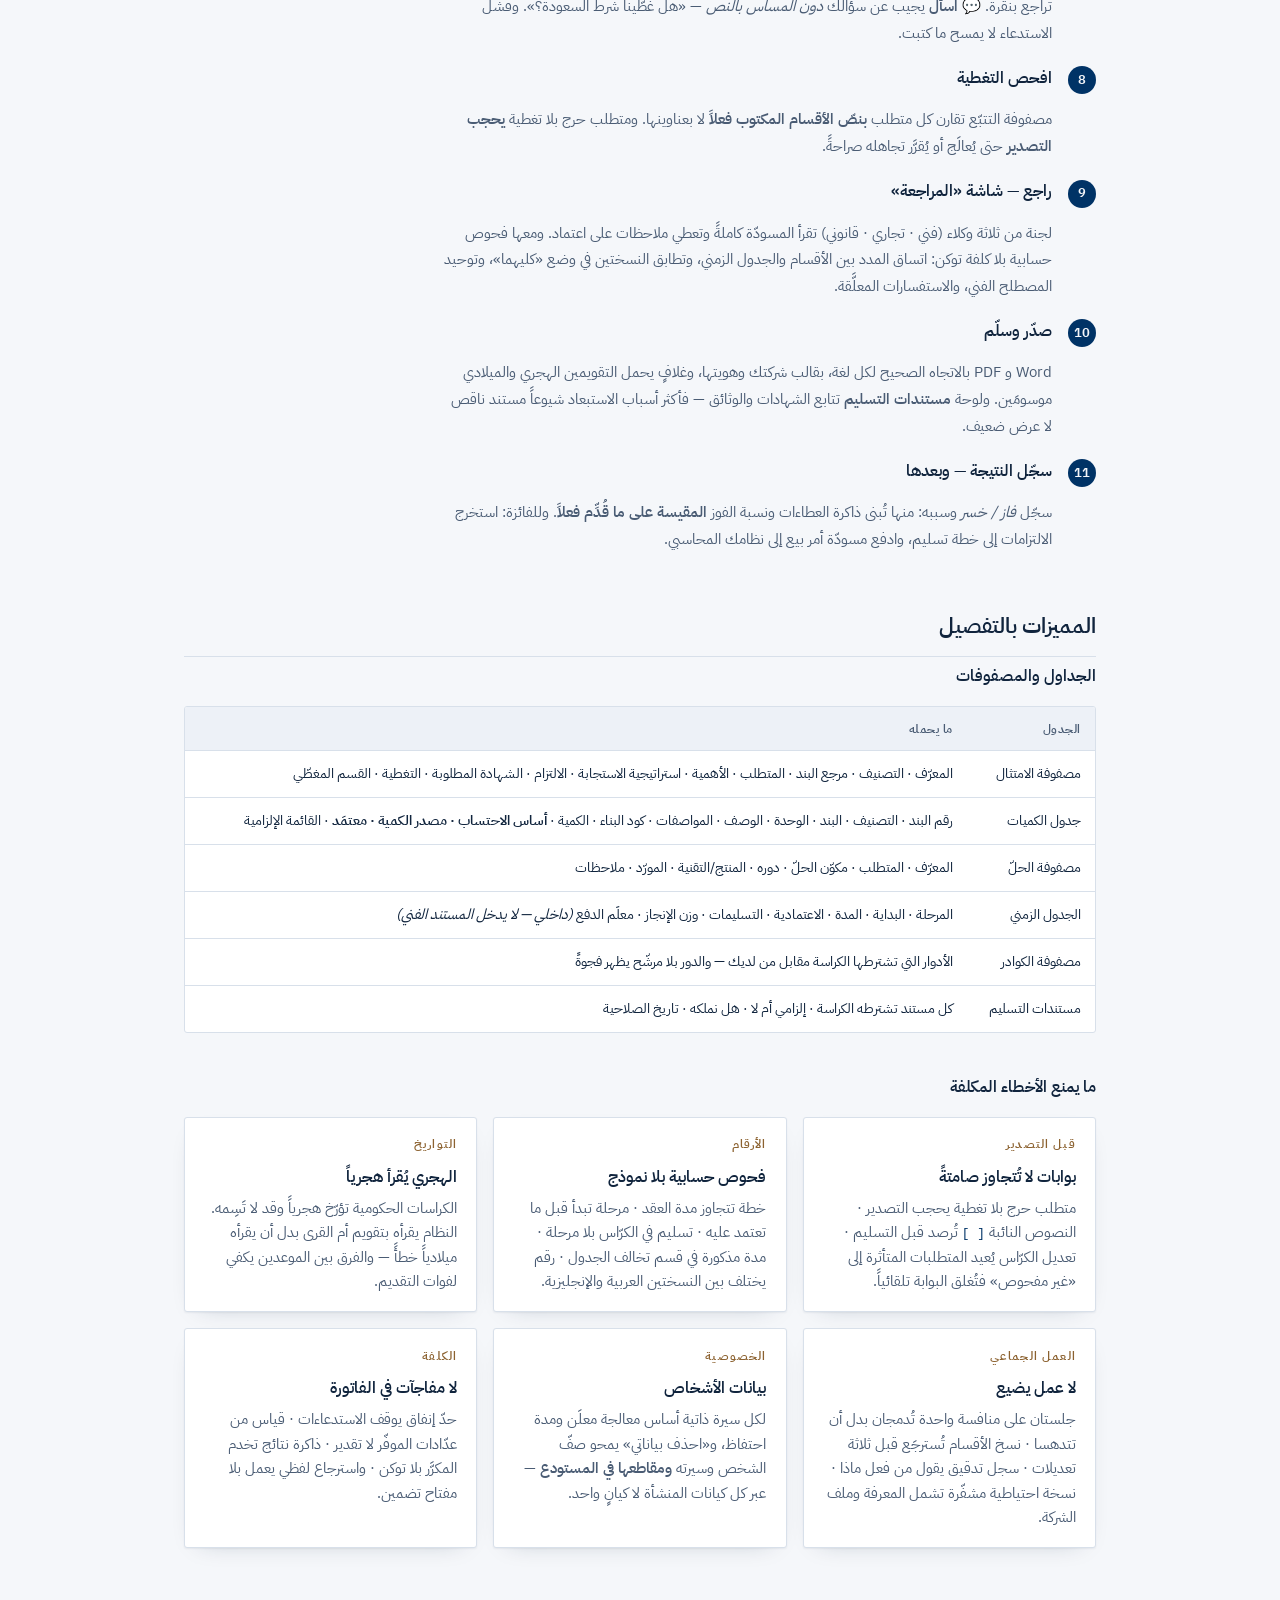
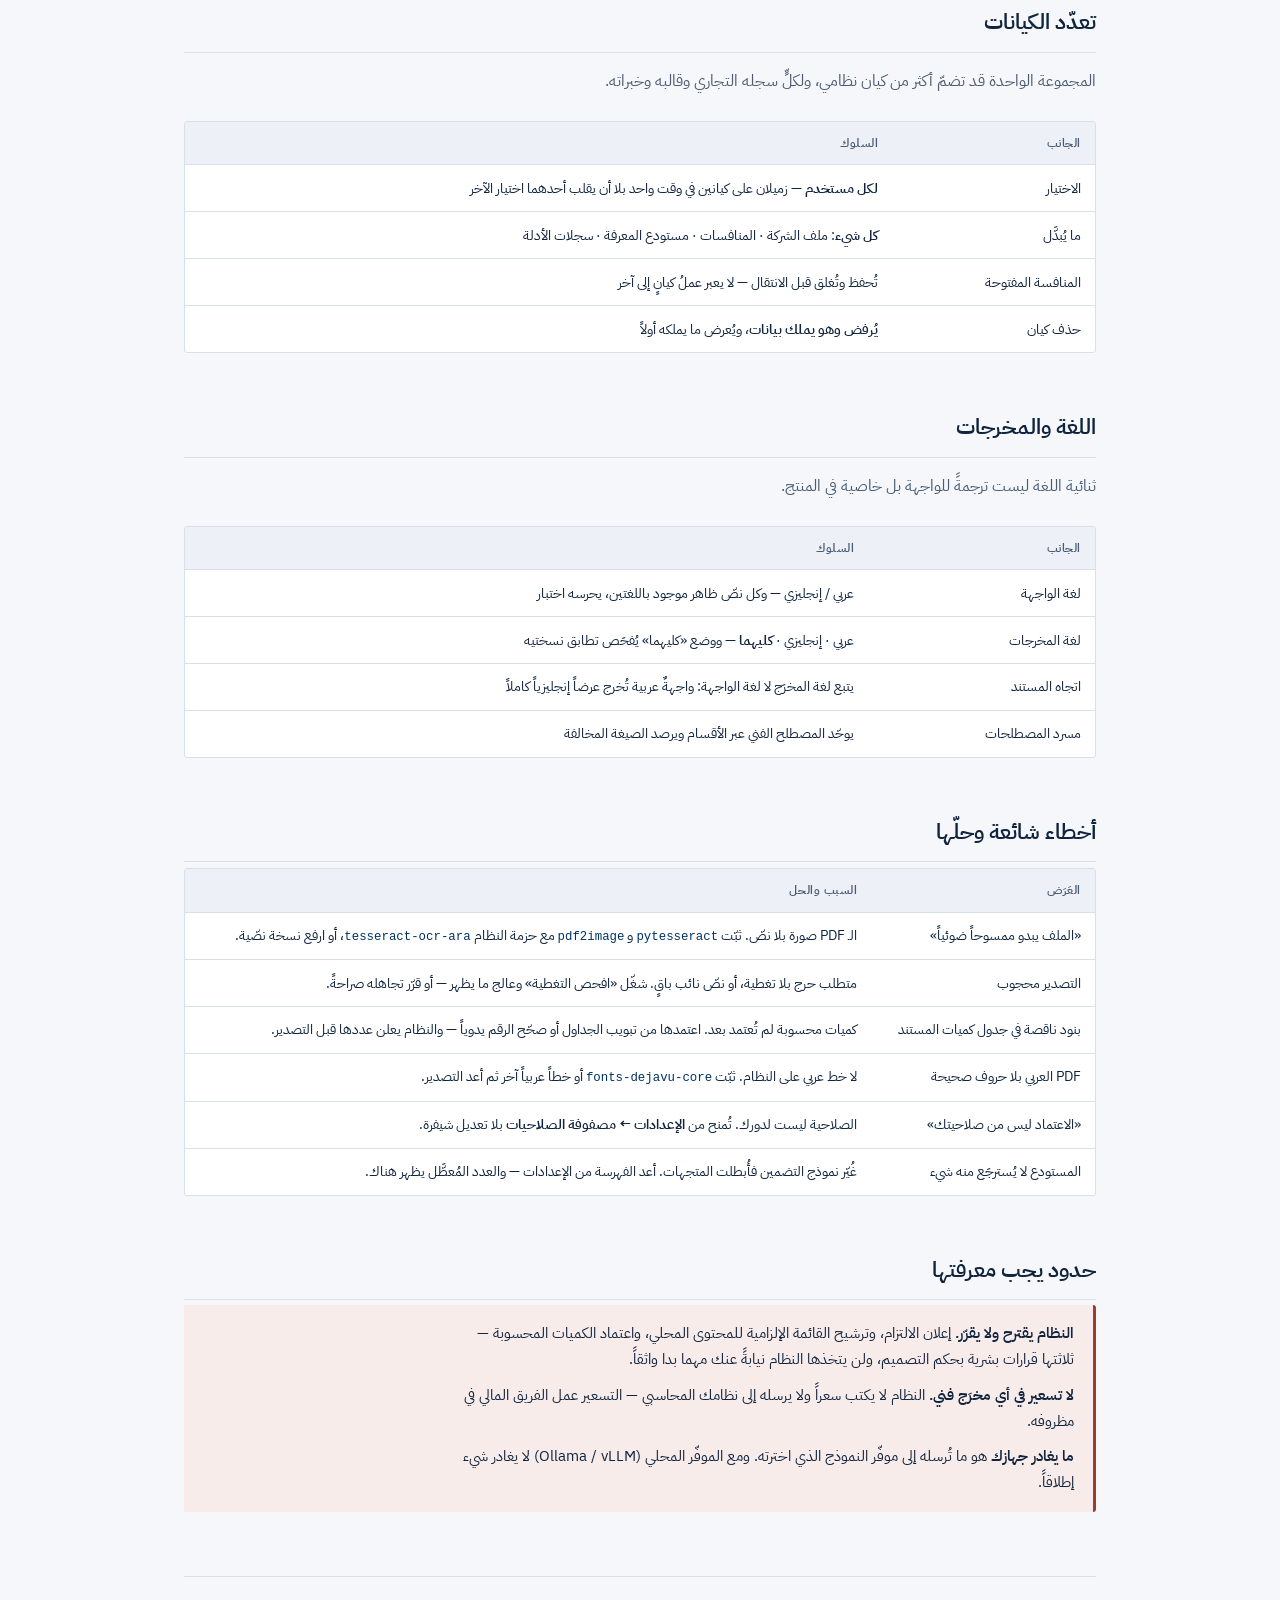
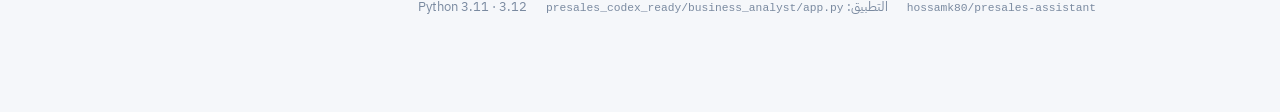
==== commit 502ea752: "منافسة مثال تُحمَّل بضغطة + دليل مستخدم مبنيّ عليها الشاشة الفارغة لا تُعلّم: من يفتح النظام أول مرة" ====
--- a/docs/guide.html
+++ b/docs/guide.html
@@ -19,6 +19,7 @@
   <nav class="docnav">
     <a href="status.html">حالة المشروع</a>
     <a href="guide.html" aria-current="page">دليل المميزات والتشغيل</a>
+    <a href="manual.html">دليل المستخدم</a>
     <a href="PLAN.md">الخطة التفصيلية</a>
   </nav>
 </header>
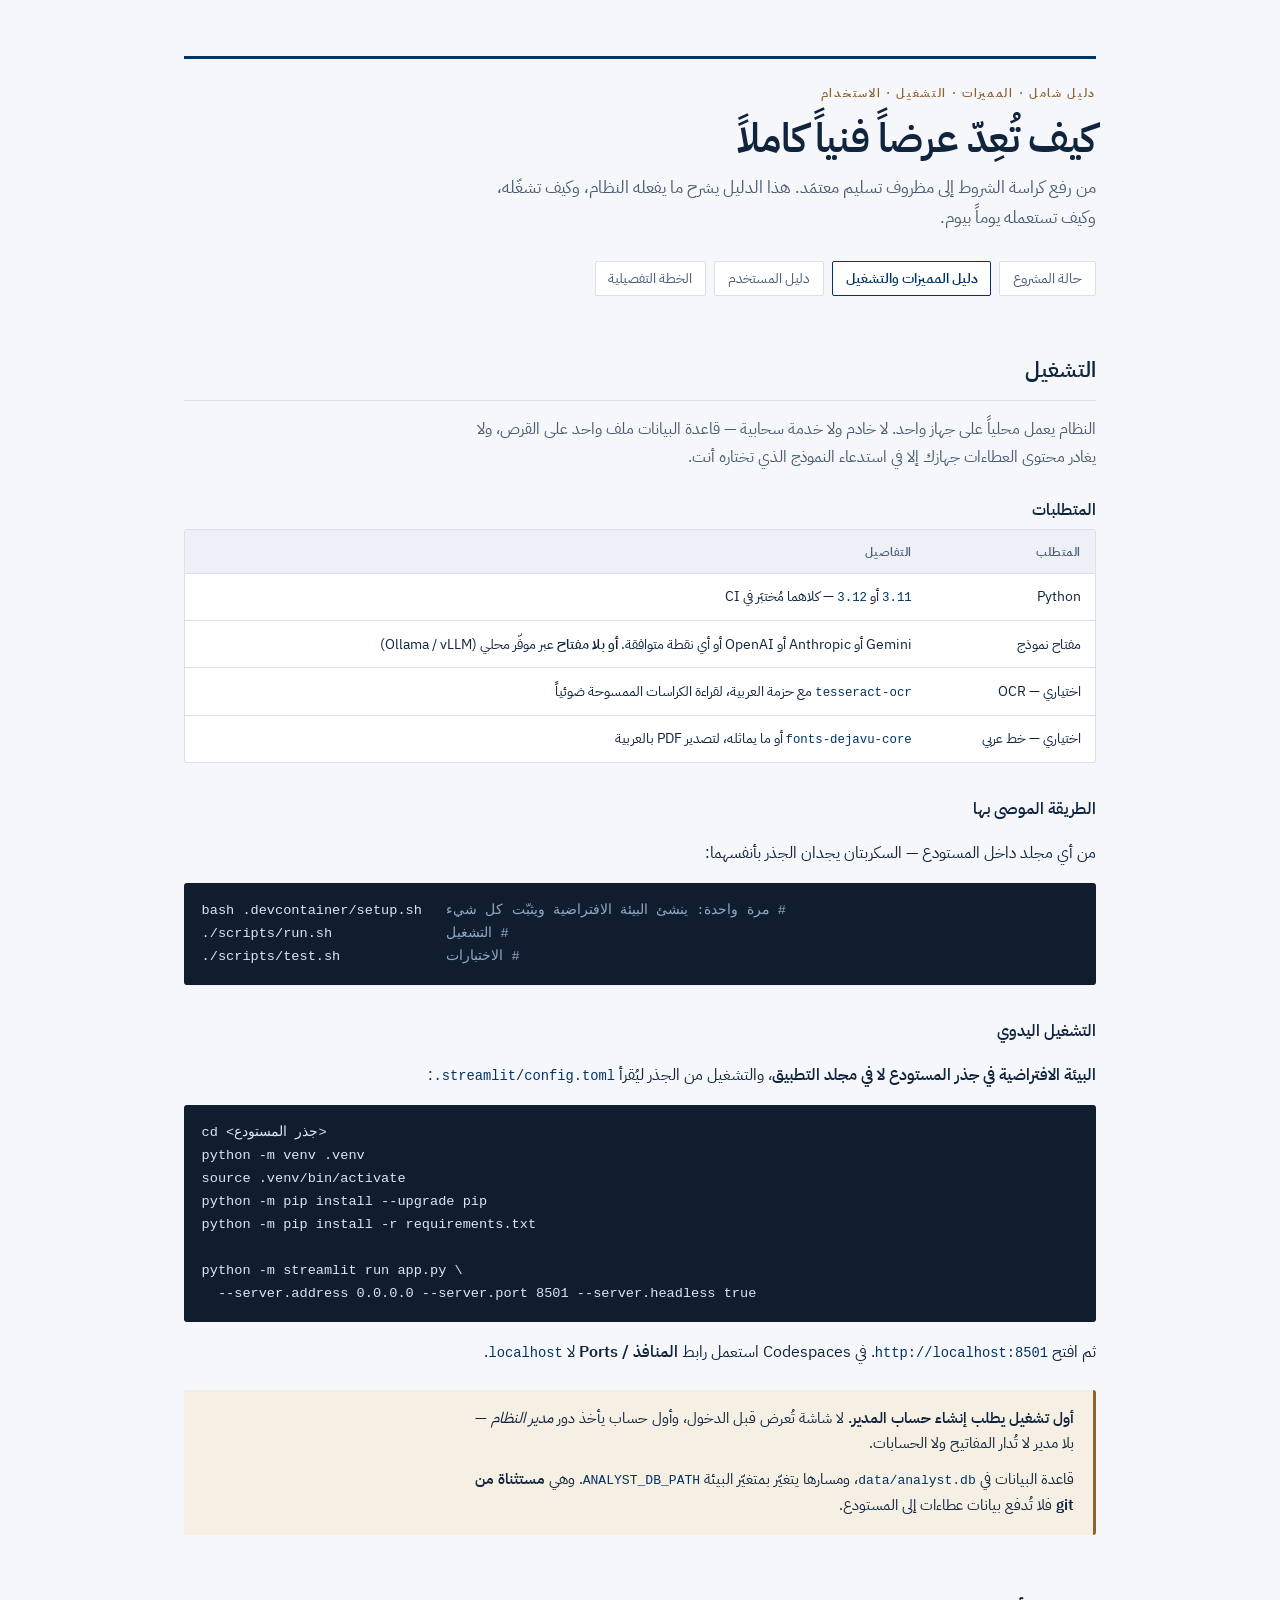
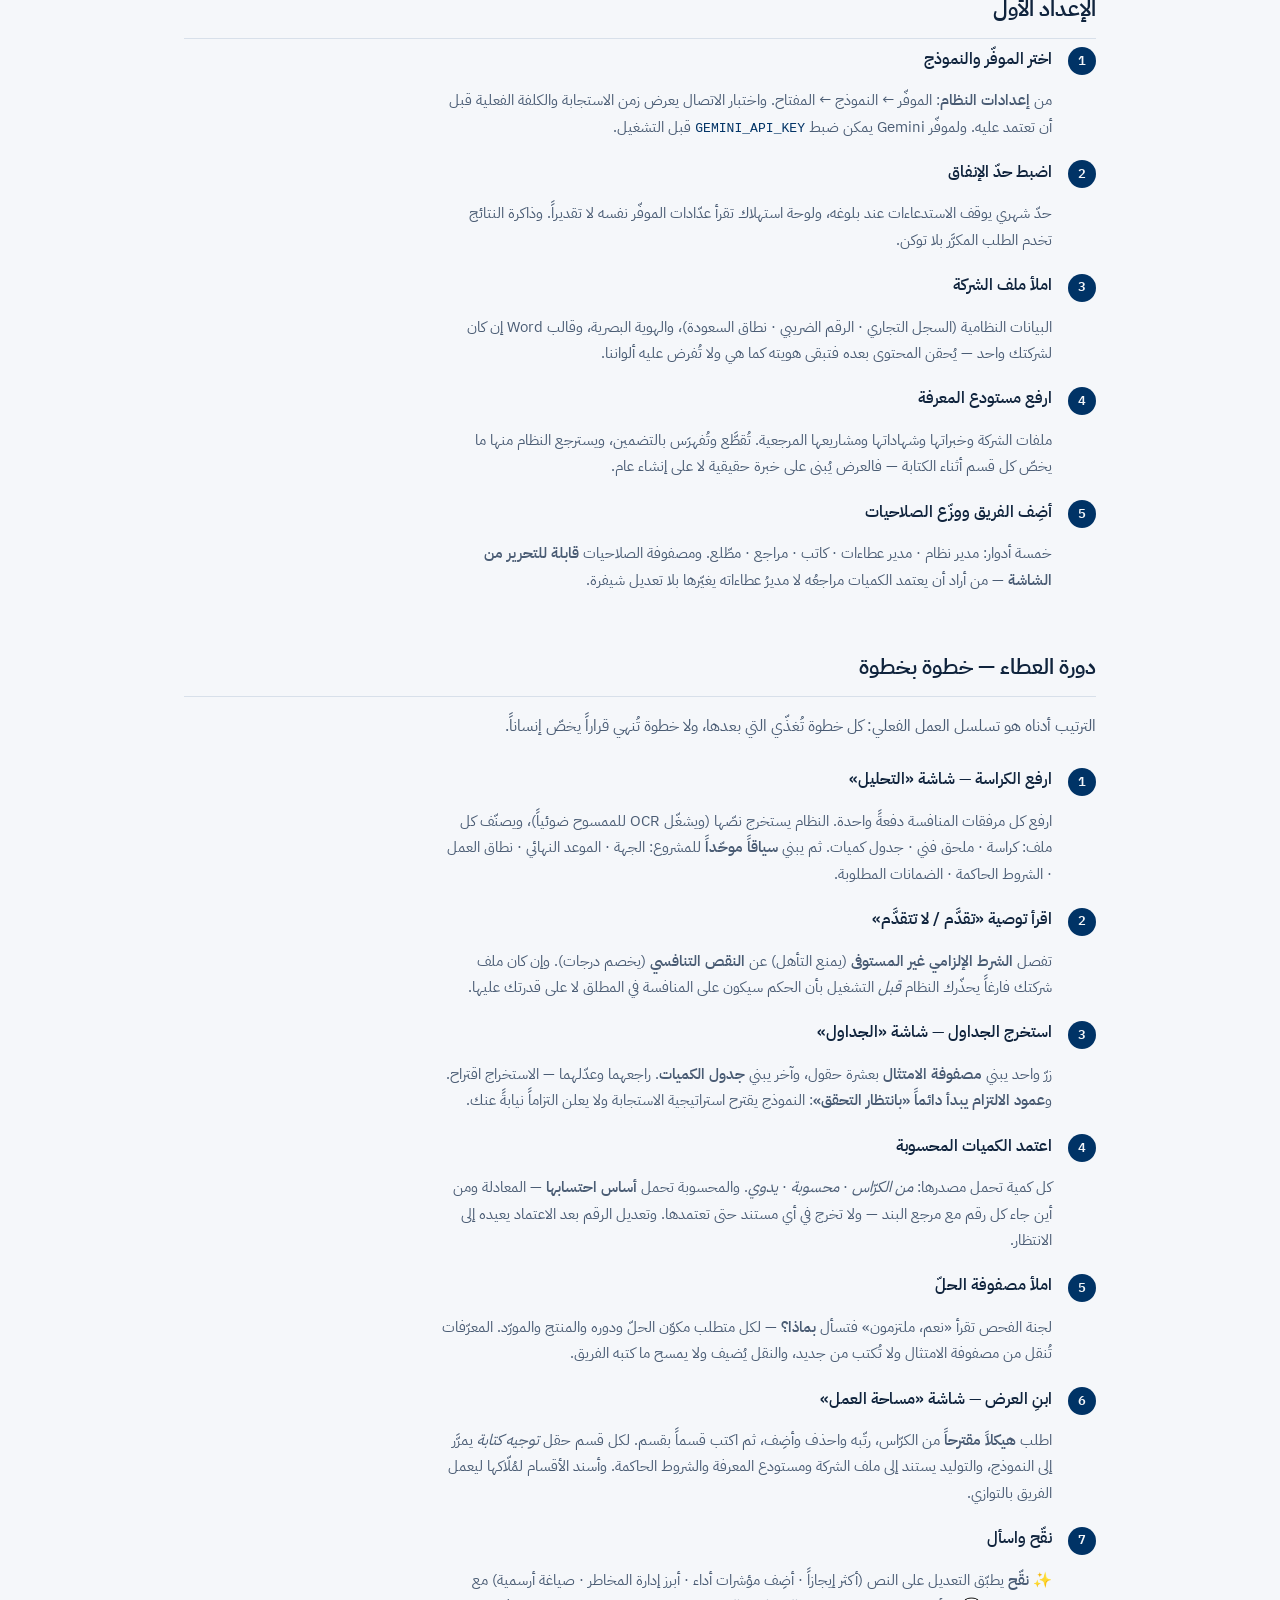
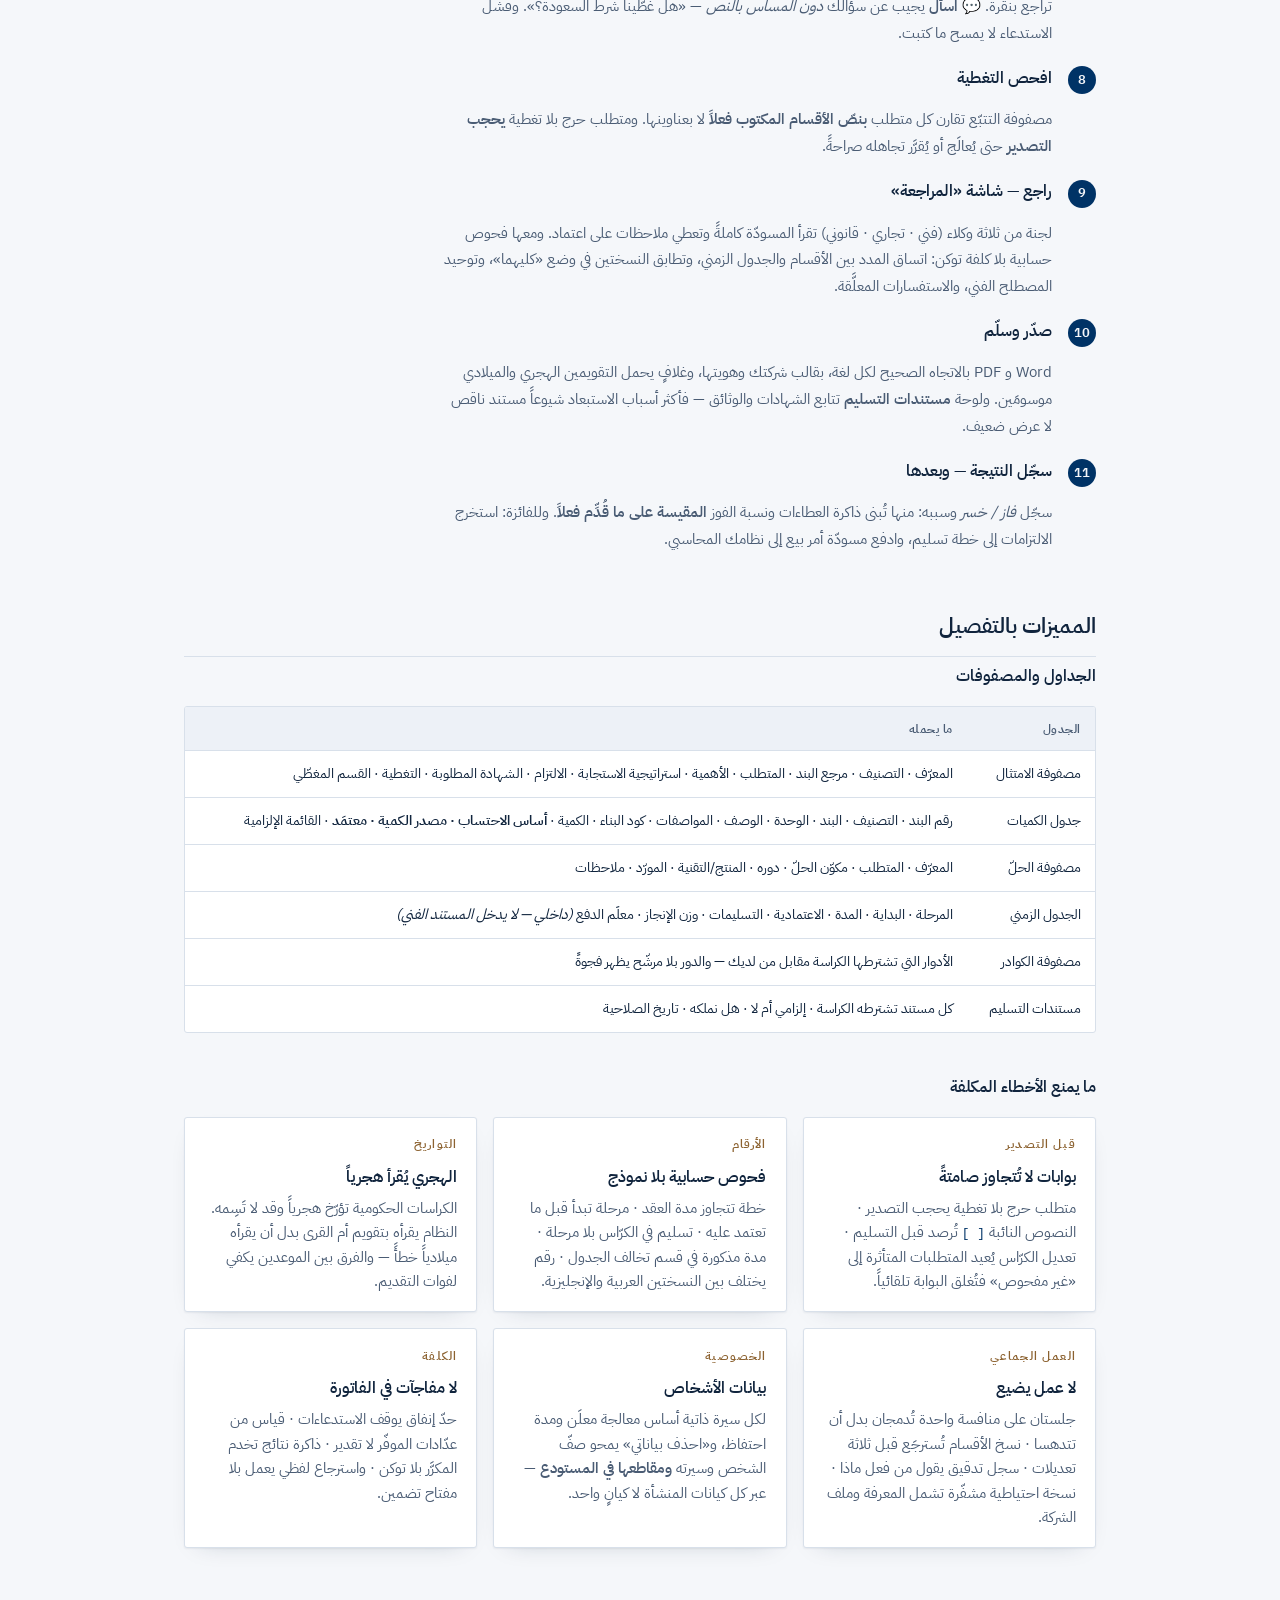
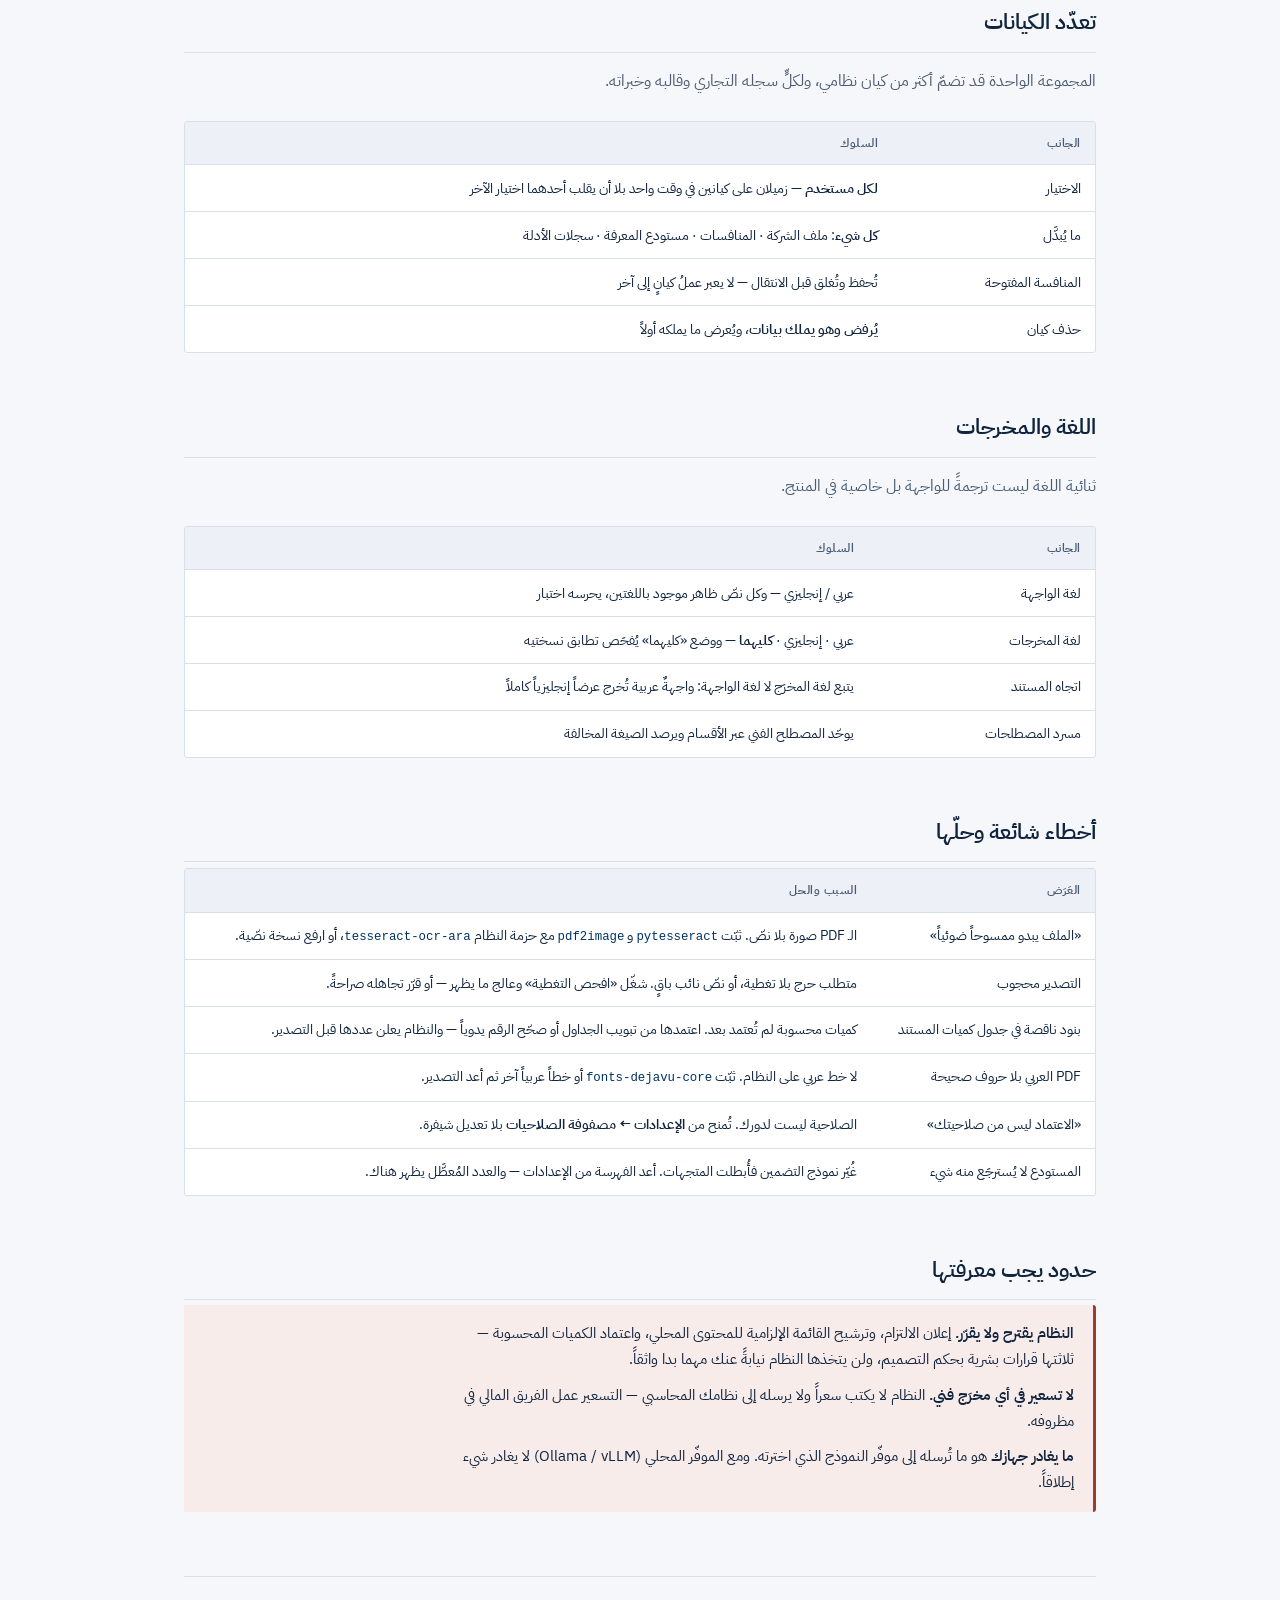
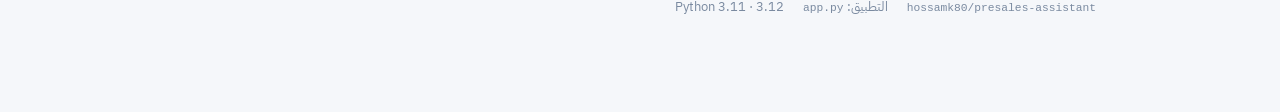
==== commit bf232be3: "نقل التطبيق إلى جذر المستودع `presales_codex_ready/business_analyst` كان طبقتَي تغليف بلا داعٍ: كل م" ====
--- a/docs/guide.html
+++ b/docs/guide.html
@@ -62,9 +62,9 @@
 python -m venv .venv
 source .venv/bin/activate
 python -m pip install --upgrade pip
-python -m pip install -r presales_codex_ready/business_analyst/requirements.txt
-
-python -m streamlit run presales_codex_ready/business_analyst/app.py \
+python -m pip install -r requirements.txt
+
+python -m streamlit run app.py \
   --server.address 0.0.0.0 --server.port 8501 --server.headless true</code></pre>
   <p>ثم افتح <code>http://localhost:8501</code>. في Codespaces استعمل رابط
   <strong>المنافذ / Ports</strong> لا <code>localhost</code>.</p>
@@ -77,7 +77,7 @@
     </p>
     <p>
       قاعدة البيانات في
-      <code>presales_codex_ready/business_analyst/data/analyst.db</code>،
+      <code>data/analyst.db</code>،
       ومسارها يتغيّر بمتغيّر البيئة <code>ANALYST_DB_PATH</code>. وهي
       <strong>مستثناة من git</strong> فلا تُدفع بيانات عطاءات إلى المستودع.
     </p>
@@ -459,7 +459,7 @@
 
 <footer>
   <span><span class="mono">hossamk80/presales-assistant</span></span>
-  <span>التطبيق: <span class="mono">presales_codex_ready/business_analyst/app.py</span></span>
+  <span>التطبيق: <span class="mono">app.py</span></span>
   <span>Python 3.11 · 3.12</span>
 </footer>
 
--- a/docs/assets/report.css
+++ b/docs/assets/report.css
@@ -3,20 +3,26 @@
  *
  * ملف واحد يخدم `status.html` و `guide.html` — لا نسخة ثانية من الأنماط.
  *
- * الخطّ **مُضمَّن في المستودع** ويُقرأ بمسار نسبي من `static/fonts/`، فالتقرير
- * يعمل معزولاً عن الإنترنت كما تعمل واجهة التطبيق (ب-1). وإن فُتح الملف وحده
- * خارج المستودع يسقط إلى خطوط النظام بلا كسر — تدهورٌ لطيف لا عطل.
+ * الخطّ **مُضمَّن في `docs/assets/fonts/`** ويُقرأ بمسار نسبي، فالتقرير يعمل
+ * معزولاً عن الإنترنت كما تعمل واجهة التطبيق (ب-1). وإن فُتح الملف وحده خارج
+ * المستودع يسقط إلى خطوط النظام بلا كسر — تدهورٌ لطيف لا عطل.
+ *
+ * **ولماذا نسخة ثانية من الخطّ هنا وفي `static/fonts/`؟** لأن لكلٍّ خادمه
+ * وجذره: التطبيق يقدّمه عبر خدمة الملفات الساكنة في Streamlit، وهذه الصفحات
+ * تُقدَّم من `docs/` جذراً في GitHub Pages. مسارٌ يخرج من `docs` إلى
+ * `../static/fonts/` يعمل من المستودع المستنسَخ **ولا يعمل من الموقع
+ * المنشور** — فيسقط الخطّ العربي بلا سبب ظاهر.
  *
  * الألوان مشتقّة من هوية التطبيق نفسها: `BRAND_COLOR = #003366`.
  */
 
 @font-face{
   font-family:'Plex Arabic';font-style:normal;font-weight:400;font-display:swap;
-  src:url("../../presales_codex_ready/business_analyst/static/fonts/IBMPlexSansArabic-Regular.woff2") format('woff2');
+  src:url("fonts/IBMPlexSansArabic-Regular.woff2") format('woff2');
 }
 @font-face{
   font-family:'Plex Arabic';font-style:normal;font-weight:600;font-display:swap;
-  src:url("../../presales_codex_ready/business_analyst/static/fonts/IBMPlexSansArabic-SemiBold.woff2") format('woff2');
+  src:url("fonts/IBMPlexSansArabic-SemiBold.woff2") format('woff2');
 }
 
 /* ── الرموز ───────────────────────────────────────────────────────────────
